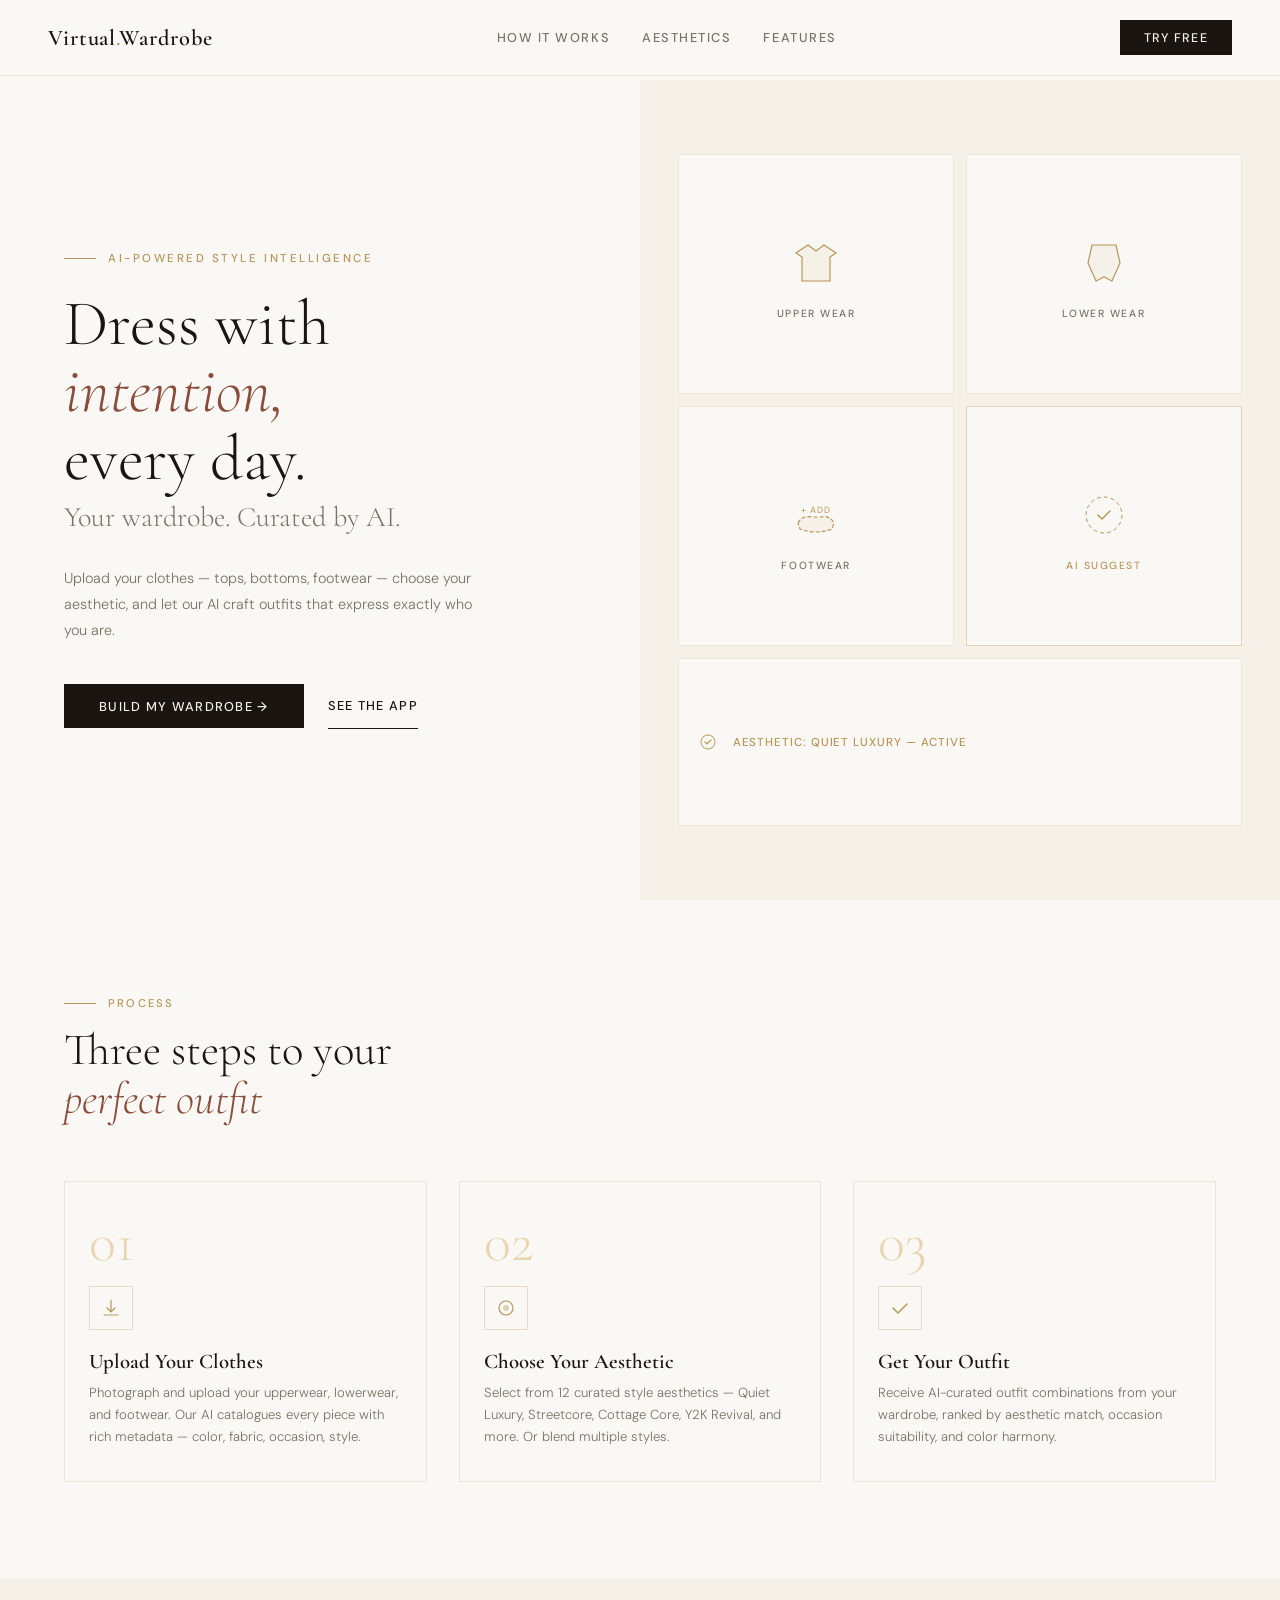
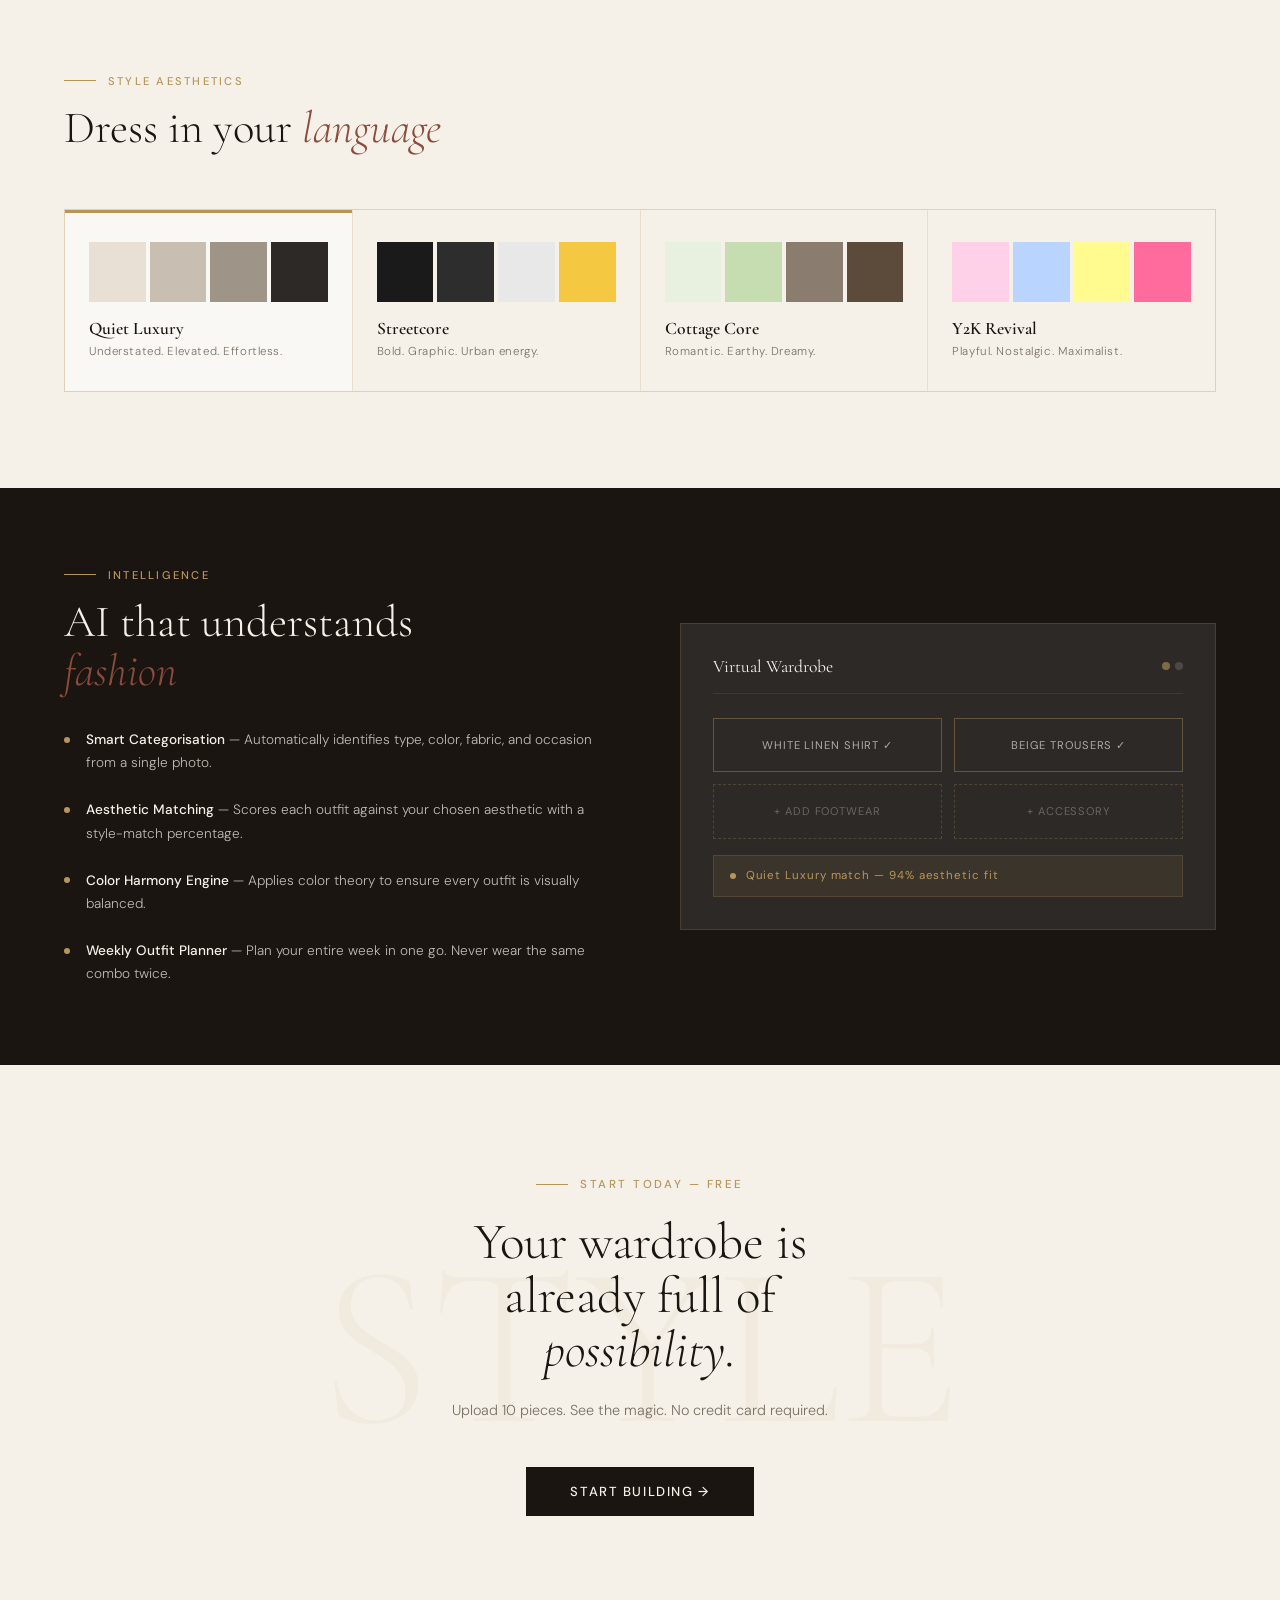
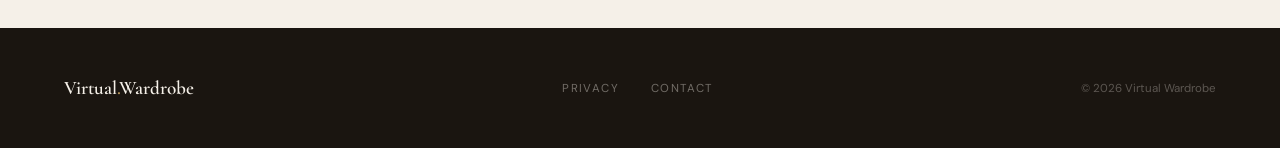
==== index.html @ 8a8e84ae "Update index.html" ====
<!DOCTYPE html>
<html lang="en">
<head>
<meta charset="UTF-8">
<meta name="viewport" content="width=device-width, initial-scale=1.0">
<title>Virtual Wardrobe — Dress with Intention</title>
<link href="https://fonts.googleapis.com/css2?family=Cormorant+Garamond:ital,wght@0,300;0,400;0,600;1,300;1,400&family=DM+Sans:wght@300;400;500&display=swap" rel="stylesheet">
<style>
  *, *::before, *::after { box-sizing: border-box; margin: 0; padding: 0; }
  :root {
    --ink: #1a1510; --cream: #f5f0e8; --warm-white: #faf8f4;
    --gold: #b8965a; --gold-light: #e8d5b0; --charcoal: #2d2926;
    --muted: #7a7165; --accent: #8b4c3c;
  }
  html { scroll-behavior: smooth; }
  body { font-family: 'DM Sans', sans-serif; background: var(--warm-white); color: var(--ink); overflow-x: hidden; }

  nav {
    position: fixed; top: 0; left: 0; right: 0; z-index: 100;
    display: flex; align-items: center; justify-content: space-between;
    padding: 1.25rem 3rem;
    background: rgba(250,248,244,0.9); backdrop-filter: blur(12px);
    border-bottom: 1px solid rgba(184,150,90,0.15);
  }
  .nav-logo { font-family: 'Cormorant Garamond', serif; font-size: 1.4rem; font-weight: 600; letter-spacing: 0.04em; color: var(--ink); text-decoration: none; }
  .nav-logo span { color: var(--gold); }
  .nav-links { display: flex; gap: 2rem; }
  .nav-links a { font-size: 0.8rem; letter-spacing: 0.12em; text-transform: uppercase; color: var(--muted); text-decoration: none; font-weight: 500; transition: color 0.2s; }
  .nav-links a:hover { color: var(--ink); }
  .nav-actions { display: flex; gap: 1rem; align-items: center; }
  .nav-cta { font-size: 0.78rem; letter-spacing: 0.1em; text-transform: uppercase; padding: 0.6rem 1.5rem; background: var(--ink); color: var(--cream); border: none; cursor: pointer; font-family: 'DM Sans', sans-serif; font-weight: 500; transition: background 0.2s; text-decoration: none; display: inline-block; }
  .nav-cta:hover { background: var(--gold); }

  /* Hamburger — hidden on desktop */
  .nav-hamburger { display: none; flex-direction: column; gap: 5px; cursor: pointer; padding: 4px; background: none; border: none; }
  .nav-hamburger span { display: block; width: 22px; height: 1.5px; background: var(--ink); transition: all 0.25s; }
  .nav-hamburger.open span:nth-child(1) { transform: translateY(6.5px) rotate(45deg); }
  .nav-hamburger.open span:nth-child(2) { opacity: 0; }
  .nav-hamburger.open span:nth-child(3) { transform: translateY(-6.5px) rotate(-45deg); }

  /* Mobile drawer */
  .mobile-menu {
    display: none; position: fixed; top: 64px; left: 0; right: 0; z-index: 99;
    background: rgba(250,248,244,0.98); backdrop-filter: blur(16px);
    border-bottom: 1px solid rgba(184,150,90,0.2);
    padding: 1.5rem 2rem 2rem; flex-direction: column; gap: 1.2rem;
    transform: translateY(-8px); opacity: 0;
    transition: opacity 0.22s ease, transform 0.22s ease;
  }
  .mobile-menu.open { display: flex; transform: translateY(0); opacity: 1; }
  .mobile-menu a { font-size: 0.82rem; letter-spacing: 0.14em; text-transform: uppercase; color: var(--muted); text-decoration: none; font-weight: 500; padding: 0.5rem 0; border-bottom: 1px solid rgba(184,150,90,0.1); }
  .mobile-menu a:last-child { border-bottom: none; color: var(--ink); font-weight: 600; margin-top: 0.5rem; }

  .hero { min-height: 100vh; display: grid; grid-template-columns: 1fr 1fr; padding-top: 80px; }
  .hero-left { display: flex; flex-direction: column; justify-content: center; padding: 5rem 3rem 5rem 4rem; }
  .eyebrow { font-size: 0.72rem; letter-spacing: 0.22em; text-transform: uppercase; color: var(--gold); font-weight: 500; display: flex; align-items: center; gap: 0.75rem; margin-bottom: 1.5rem; }
  .eyebrow::before { content: ''; width: 2rem; height: 1px; background: var(--gold); }
  .hero-title { font-family: 'Cormorant Garamond', serif; font-size: clamp(3.2rem, 5vw, 5.5rem); font-weight: 300; line-height: 1.05; margin-bottom: 0.5rem; }
  .hero-title em { font-style: italic; color: var(--accent); }
  .hero-subtitle { font-family: 'Cormorant Garamond', serif; font-size: clamp(1.4rem, 2.2vw, 2rem); font-weight: 300; color: var(--muted); margin-bottom: 2rem; }
  .hero-desc { font-size: 0.9rem; color: var(--muted); line-height: 1.8; max-width: 420px; margin-bottom: 2.5rem; font-weight: 300; }
  .hero-actions { display: flex; align-items: center; gap: 1.5rem; }
  .btn-primary { padding: 0.85rem 2.2rem; background: var(--ink); color: var(--cream); font-family: 'DM Sans', sans-serif; font-size: 0.8rem; letter-spacing: 0.1em; text-transform: uppercase; font-weight: 500; border: none; cursor: pointer; transition: all 0.25s; text-decoration: none; display: inline-block; }
  .btn-primary:hover { background: var(--gold); }
  .btn-ghost { padding: 0.85rem 0; background: none; border: none; color: var(--ink); font-family: 'DM Sans', sans-serif; font-size: 0.8rem; letter-spacing: 0.1em; text-transform: uppercase; font-weight: 500; cursor: pointer; border-bottom: 1px solid var(--ink); transition: all 0.2s; text-decoration: none; }
  .btn-ghost:hover { color: var(--gold); border-color: var(--gold); }

  .hero-right { background: var(--cream); position: relative; display: flex; align-items: center; justify-content: center; }
  .clothes-grid { display: grid; grid-template-columns: 1fr 1fr; grid-template-rows: 1fr 1fr 0.7fr; gap: 0.75rem; width: 88%; height: 82%; }
  .cloth-card { background: var(--warm-white); border: 1px solid rgba(184,150,90,0.2); display: flex; flex-direction: column; align-items: center; justify-content: center; padding: 1.2rem; transition: transform 0.2s; cursor: pointer; }
  .cloth-card:hover { transform: translateY(-3px); border-color: var(--gold); }
  .cloth-card-label { font-size: 0.65rem; letter-spacing: 0.15em; text-transform: uppercase; color: var(--muted); margin-top: 0.6rem; font-weight: 500; }
  .cloth-icon { width: 70px; height: 70px; display: flex; align-items: center; justify-content: center; }

  .section { padding: 6rem 4rem; }
  .section-label { font-size: 0.7rem; letter-spacing: 0.2em; text-transform: uppercase; color: var(--gold); font-weight: 500; margin-bottom: 1rem; display: flex; align-items: center; gap: 0.75rem; }
  .section-label::before { content: ''; width: 2rem; height: 1px; background: var(--gold); }
  .section-title { font-family: 'Cormorant Garamond', serif; font-size: clamp(2.2rem, 3.5vw, 3.5rem); font-weight: 300; line-height: 1.1; margin-bottom: 3.5rem; }
  .section-title em { font-style: italic; color: var(--accent); }

  .steps { display: grid; grid-template-columns: repeat(3, 1fr); gap: 2rem; }
  .step { padding: 2rem 1.5rem; border: 1px solid rgba(184,150,90,0.2); background: var(--warm-white); transition: all 0.25s; }
  .step:hover { border-color: var(--gold); }
  .step-num { font-family: 'Cormorant Garamond', serif; font-size: 3.5rem; font-weight: 300; color: var(--gold-light); line-height: 1; margin-bottom: 1rem; display: block; }
  .step-title { font-family: 'Cormorant Garamond', serif; font-size: 1.3rem; font-weight: 600; margin-bottom: 0.5rem; }
  .step-desc { font-size: 0.82rem; color: var(--muted); line-height: 1.7; font-weight: 300; }
  .step-icon { width: 44px; height: 44px; border: 1px solid rgba(184,150,90,0.3); display: flex; align-items: center; justify-content: center; margin-bottom: 1.2rem; }

  .aesthetics-section { background: var(--cream); padding: 6rem 4rem; }
  .aesthetics-grid { display: grid; grid-template-columns: repeat(4, 1fr); gap: 1px; background: rgba(184,150,90,0.2); border: 1px solid rgba(184,150,90,0.2); }
  .aesthetic-item { background: var(--cream); padding: 2rem 1.5rem; cursor: pointer; transition: background 0.2s; position: relative; min-height: 180px; display: flex; flex-direction: column; justify-content: flex-end; }
  .aesthetic-item:hover, .aesthetic-item.active { background: var(--warm-white); }
  .aesthetic-item.active::before { content: ''; position: absolute; top: 0; left: 0; right: 0; height: 3px; background: var(--gold); }
  .aesthetic-swatch { width: 100%; height: 60px; margin-bottom: 1rem; display: flex; gap: 4px; }
  .swatch { flex: 1; }
  .aesthetic-name { font-family: 'Cormorant Garamond', serif; font-size: 1.1rem; font-weight: 600; margin-bottom: 0.3rem; }
  .aesthetic-desc { font-size: 0.72rem; color: var(--muted); letter-spacing: 0.05em; font-weight: 300; }

  .feature-strip { background: var(--ink); color: var(--cream); padding: 5rem 4rem; display: grid; grid-template-columns: 1fr 1fr; gap: 5rem; align-items: center; }
  .feature-strip .section-label { color: var(--gold); }
  .feature-strip .section-title { color: var(--cream); margin-bottom: 2rem; }
  .feature-list { display: flex; flex-direction: column; gap: 1.5rem; }
  .feature-item { display: flex; gap: 1rem; align-items: flex-start; }
  .feature-dot { width: 6px; height: 6px; background: var(--gold); border-radius: 50%; margin-top: 0.55rem; flex-shrink: 0; }
  .feature-text { font-size: 0.85rem; line-height: 1.7; color: rgba(245,240,232,0.75); font-weight: 300; }
  .feature-text strong { color: var(--cream); font-weight: 500; }

  .cta-section { background: var(--cream); padding: 7rem 4rem; text-align: center; position: relative; overflow: hidden; }
  .cta-bg-text { position: absolute; top: 50%; left: 50%; transform: translate(-50%, -50%); font-family: 'Cormorant Garamond', serif; font-size: 18vw; font-weight: 300; color: rgba(184,150,90,0.06); white-space: nowrap; pointer-events: none; }
  .cta-section .eyebrow { justify-content: center; }
  .cta-title { font-family: 'Cormorant Garamond', serif; font-size: clamp(2.5rem, 4vw, 4.5rem); font-weight: 300; line-height: 1.05; margin-bottom: 1.5rem; position: relative; z-index: 1; }
  .cta-desc { font-size: 0.9rem; color: var(--muted); margin-bottom: 3rem; font-weight: 300; position: relative; z-index: 1; }
  .cta-actions { display: flex; align-items: center; justify-content: center; gap: 1.5rem; position: relative; z-index: 1; }
  .btn-large { padding: 1rem 2.8rem; background: var(--ink); color: var(--cream); font-family: 'DM Sans', sans-serif; font-size: 0.82rem; letter-spacing: 0.12em; text-transform: uppercase; font-weight: 500; border: none; cursor: pointer; transition: all 0.25s; text-decoration: none; display: inline-block; }
  .btn-large:hover { background: var(--gold); }

  footer { background: var(--ink); color: var(--cream); padding: 3rem 4rem; display: flex; justify-content: space-between; align-items: center; }
  .footer-logo { font-family: 'Cormorant Garamond', serif; font-size: 1.2rem; font-weight: 600; }
  .footer-logo span { color: var(--gold); }
  .footer-links { display: flex; gap: 2rem; }
  .footer-links a { font-size: 0.72rem; letter-spacing: 0.12em; text-transform: uppercase; color: rgba(245,240,232,0.4); text-decoration: none; transition: color 0.2s; }
  .footer-links a:hover { color: var(--gold); }
  .footer-copy { font-size: 0.72rem; color: rgba(245,240,232,0.3); }

  @keyframes fadeUp { from { opacity: 0; transform: translateY(24px); } to { opacity: 1; transform: translateY(0); } }
  @keyframes pulse { 0%,100%{opacity:1} 50%{opacity:0.3} }
  .animate { animation: fadeUp 0.7s ease both; }
  .delay-1 { animation-delay: 0.15s; } .delay-2 { animation-delay: 0.3s; } .delay-3 { animation-delay: 0.45s; } .delay-4 { animation-delay: 0.6s; }

  /* ─── TABLET (≤900px) ─── */
  @media (max-width: 900px) {
    nav { padding: 1.1rem 2rem; }
    .nav-links { display: none; }
    .nav-hamburger { display: flex; }

    .hero { grid-template-columns: 1fr; min-height: auto; padding-top: 64px; }
    .hero-left { padding: 3.5rem 2rem 3rem; }
    .hero-right { min-height: 360px; }
    .clothes-grid { width: 84%; height: 90%; min-height: 300px; }

    .section { padding: 4rem 2rem; }
    .section-title { margin-bottom: 2.5rem; }
    .steps { grid-template-columns: 1fr; gap: 1.2rem; }

    .aesthetics-section { padding: 4rem 2rem; }
    .aesthetics-grid { grid-template-columns: repeat(2, 1fr); }

    .feature-strip { grid-template-columns: 1fr; gap: 3rem; padding: 4rem 2rem; }
    .feature-preview { display: none; }

    .cta-section { padding: 5rem 2rem; }

    footer { padding: 2.5rem 2rem; flex-direction: column; gap: 1.5rem; text-align: center; }
    .footer-links { justify-content: center; }
  }

  /* ─── MOBILE (≤600px) ─── */
  @media (max-width: 600px) {
    nav { padding: 1rem 1.25rem; }
    .nav-logo { font-size: 1.2rem; }
    .nav-cta { padding: 0.5rem 1rem; font-size: 0.72rem; }

    .hero { padding-top: 62px; }
    .hero-left { padding: 2.5rem 1.25rem 2rem; }
    .hero-title { font-size: clamp(2.6rem, 11vw, 3.2rem); }
    .hero-subtitle { font-size: 1.1rem; margin-bottom: 1.25rem; }
    .hero-desc { font-size: 0.85rem; margin-bottom: 2rem; }
    .hero-actions { flex-direction: column; align-items: stretch; gap: 0.9rem; }
    .btn-primary { text-align: center; padding: 1rem 1.5rem; }
    .btn-ghost { padding: 0.5rem 0; text-align: center; }

    .hero-right { min-height: 260px; }
    .clothes-grid { width: 90%; min-height: 240px; gap: 0.5rem; }
    .cloth-icon { width: 44px; height: 44px; }
    .cloth-card { padding: 0.85rem 0.6rem; }
    .cloth-card-label { font-size: 0.58rem; margin-top: 0.4rem; }

    .section { padding: 2.75rem 1.25rem; }
    .section-title { font-size: clamp(1.9rem, 8vw, 2.4rem); margin-bottom: 1.75rem; }
    .section-label { font-size: 0.65rem; }

    .steps { gap: 0.9rem; }
    .step { padding: 1.4rem 1.1rem; }
    .step-num { font-size: 2.8rem; margin-bottom: 0.75rem; }
    .step-title { font-size: 1.15rem; }
    .step-desc { font-size: 0.8rem; }
    .step-icon { width: 38px; height: 38px; margin-bottom: 0.9rem; }

    .aesthetics-section { padding: 2.75rem 1.25rem; }
    .aesthetics-grid { grid-template-columns: 1fr 1fr; }
    .aesthetic-item { min-height: 140px; padding: 1.1rem 0.9rem; }
    .aesthetic-swatch { height: 40px; margin-bottom: 0.75rem; }
    .aesthetic-name { font-size: 0.95rem; }
    .aesthetic-desc { font-size: 0.63rem; }

    .feature-strip { padding: 2.75rem 1.25rem; gap: 2rem; }
    .feature-strip .section-title { margin-bottom: 1.5rem; }
    .feature-text { font-size: 0.82rem; }
    .feature-list { gap: 1.2rem; }

    .cta-section { padding: 3.5rem 1.25rem; }
    .cta-title { font-size: clamp(2rem, 9vw, 2.8rem); }
    .cta-bg-text { font-size: 30vw; }
    .cta-desc { font-size: 0.85rem; margin-bottom: 2rem; }
    .cta-actions { flex-direction: column; align-items: stretch; }
    .btn-large { text-align: center; padding: 1rem 1.5rem; }

    footer { padding: 2rem 1.25rem; gap: 1.2rem; }
    .footer-copy { font-size: 0.65rem; }
  }
</style>
</head>
<body>

<nav>
  <a href="index.html" class="nav-logo">Virtual<span>.</span>Wardrobe</a>
  <div class="nav-links">
    <a href="#how">How It Works</a>
    <a href="#aesthetics">Aesthetics</a>
    <a href="#features">Features</a>
  </div>
  <div class="nav-actions">
    <a href="app.html" class="nav-cta">Try Free</a>
    <button class="nav-hamburger" id="hamburger" aria-label="Open menu">
      <span></span><span></span><span></span>
    </button>
  </div>
</nav>

<div class="mobile-menu" id="mobileMenu">
  <a href="#how" onclick="closeMenu()">How It Works</a>
  <a href="#aesthetics" onclick="closeMenu()">Aesthetics</a>
  <a href="#features" onclick="closeMenu()">Features</a>
  <a href="app.html">Try Free →</a>
</div>

<section class="hero">
  <div class="hero-left">
    <div class="eyebrow animate">AI-Powered Style Intelligence</div>
    <h1 class="hero-title animate delay-1">Dress with<br><em>intention,</em><br>every day.</h1>
    <p class="hero-subtitle animate delay-2">Your wardrobe. Curated by AI.</p>
    <p class="hero-desc animate delay-3">Upload your clothes — tops, bottoms, footwear — choose your aesthetic, and let our AI craft outfits that express exactly who you are.</p>
    <div class="hero-actions animate delay-4">
      <a href="app.html" class="btn-primary">Build My Wardrobe →</a>
      <a href="apk.html" class="btn-ghost">See the App</a>
    </div>
  </div>
  <div class="hero-right">
    <div class="clothes-grid">
      <div class="cloth-card">
        <div class="cloth-icon">
          <svg width="56" height="56" viewBox="0 0 56 56" fill="none">
            <path d="M8 18 L20 10 L28 16 L36 10 L48 18 L42 22 L42 46 L14 46 L14 22 Z" stroke="#b8965a" stroke-width="1.2" fill="rgba(184,150,90,0.08)"/>
          </svg>
        </div>
        <span class="cloth-card-label">Upper Wear</span>
      </div>
      <div class="cloth-card">
        <div class="cloth-icon">
          <svg width="56" height="56" viewBox="0 0 56 56" fill="none">
            <path d="M16 10 L40 10 L44 28 L36 46 L28 42 L20 46 L12 28 Z" stroke="#b8965a" stroke-width="1.2" fill="rgba(184,150,90,0.08)"/>
          </svg>
        </div>
        <span class="cloth-card-label">Lower Wear</span>
      </div>
      <div class="cloth-card">
        <div class="cloth-icon">
          <svg width="56" height="56" viewBox="0 0 56 56" fill="none">
            <path d="M10 36 Q14 28 24 30 L32 30 Q42 28 46 36 L44 42 Q28 48 12 42 Z" stroke="#b8965a" stroke-width="1.2" fill="rgba(184,150,90,0.08)" stroke-dasharray="4 2"/>
            <text x="28" y="26" text-anchor="middle" fill="#b8965a" font-size="9" font-family="DM Sans" letter-spacing="0.1em">+ ADD</text>
          </svg>
        </div>
        <span class="cloth-card-label">Footwear</span>
      </div>
      <div class="cloth-card" style="border-color:rgba(184,150,90,0.4);">
        <div class="cloth-icon">
          <svg width="56" height="56" viewBox="0 0 56 56" fill="none">
            <circle cx="28" cy="28" r="18" stroke="#b8965a" stroke-width="1" stroke-dasharray="4 3"/>
            <path d="M22 28 L26 32 L34 24" stroke="#b8965a" stroke-width="1.5" stroke-linecap="round"/>
          </svg>
        </div>
        <span class="cloth-card-label" style="color:var(--gold)">AI Suggest</span>
      </div>
      <div class="cloth-card" style="grid-column:1/-1;flex-direction:row;gap:1rem;justify-content:flex-start;min-height:60px;">
        <svg width="18" height="18" viewBox="0 0 18 18" fill="none"><circle cx="9" cy="9" r="7" stroke="#b8965a" stroke-width="1"/><path d="M6 9 L8 11 L12 7" stroke="#b8965a" stroke-width="1.2" stroke-linecap="round"/></svg>
        <span style="font-size:0.72rem;color:var(--gold);letter-spacing:0.08em;text-transform:uppercase;font-weight:500;">Aesthetic: Quiet Luxury — Active</span>
      </div>
    </div>
  </div>
</section>

<section class="section" id="how">
  <div class="section-label">Process</div>
  <h2 class="section-title">Three steps to your<br><em>perfect outfit</em></h2>
  <div class="steps">
    <div class="step">
      <span class="step-num">01</span>
      <div class="step-icon"><svg width="22" height="22" viewBox="0 0 22 22" fill="none"><path d="M11 3 L11 15 M7 11 L11 15 L15 11" stroke="#b8965a" stroke-width="1.2" stroke-linecap="round"/><path d="M4 18 L18 18" stroke="#b8965a" stroke-width="1.2" stroke-linecap="round"/></svg></div>
      <h3 class="step-title">Upload Your Clothes</h3>
      <p class="step-desc">Photograph and upload your upperwear, lowerwear, and footwear. Our AI catalogues every piece with rich metadata — color, fabric, occasion, style.</p>
    </div>
    <div class="step">
      <span class="step-num">02</span>
      <div class="step-icon"><svg width="22" height="22" viewBox="0 0 22 22" fill="none"><circle cx="11" cy="11" r="7" stroke="#b8965a" stroke-width="1.2"/><circle cx="11" cy="11" r="3" fill="#b8965a" opacity="0.4"/></svg></div>
      <h3 class="step-title">Choose Your Aesthetic</h3>
      <p class="step-desc">Select from 12 curated style aesthetics — Quiet Luxury, Streetcore, Cottage Core, Y2K Revival, and more. Or blend multiple styles.</p>
    </div>
    <div class="step">
      <span class="step-num">03</span>
      <div class="step-icon"><svg width="22" height="22" viewBox="0 0 22 22" fill="none"><path d="M4 11 L9 16 L18 7" stroke="#b8965a" stroke-width="1.5" stroke-linecap="round" stroke-linejoin="round"/></svg></div>
      <h3 class="step-title">Get Your Outfit</h3>
      <p class="step-desc">Receive AI-curated outfit combinations from your wardrobe, ranked by aesthetic match, occasion suitability, and color harmony.</p>
    </div>
  </div>
</section>

<section class="aesthetics-section" id="aesthetics">
  <div class="section-label">Style Aesthetics</div>
  <h2 class="section-title">Dress in your <em>language</em></h2>
  <div class="aesthetics-grid">
    <div class="aesthetic-item active">
      <div class="aesthetic-swatch"><div class="swatch" style="background:#e8e0d5;"></div><div class="swatch" style="background:#c8bfb2;"></div><div class="swatch" style="background:#9e9488;"></div><div class="swatch" style="background:#2c2926;"></div></div>
      <div class="aesthetic-name">Quiet Luxury</div><div class="aesthetic-desc">Understated. Elevated. Effortless.</div>
    </div>
    <div class="aesthetic-item">
      <div class="aesthetic-swatch"><div class="swatch" style="background:#1a1a1a;"></div><div class="swatch" style="background:#2d2d2d;"></div><div class="swatch" style="background:#e8e8e8;"></div><div class="swatch" style="background:#f5c842;"></div></div>
      <div class="aesthetic-name">Streetcore</div><div class="aesthetic-desc">Bold. Graphic. Urban energy.</div>
    </div>
    <div class="aesthetic-item">
      <div class="aesthetic-swatch"><div class="swatch" style="background:#e8f0e0;"></div><div class="swatch" style="background:#c5ddb0;"></div><div class="swatch" style="background:#8a7c6e;"></div><div class="swatch" style="background:#5c4a3a;"></div></div>
      <div class="aesthetic-name">Cottage Core</div><div class="aesthetic-desc">Romantic. Earthy. Dreamy.</div>
    </div>
    <div class="aesthetic-item">
      <div class="aesthetic-swatch"><div class="swatch" style="background:#ffd1e8;"></div><div class="swatch" style="background:#b8d4ff;"></div><div class="swatch" style="background:#fffb8f;"></div><div class="swatch" style="background:#ff6b9d;"></div></div>
      <div class="aesthetic-name">Y2K Revival</div><div class="aesthetic-desc">Playful. Nostalgic. Maximalist.</div>
    </div>
  </div>
</section>

<section class="feature-strip" id="features">
  <div>
    <div class="section-label">Intelligence</div>
    <h2 class="section-title">AI that understands<br><em>fashion</em></h2>
    <div class="feature-list">
      <div class="feature-item"><div class="feature-dot"></div><div class="feature-text"><strong>Smart Categorisation</strong> — Automatically identifies type, color, fabric, and occasion from a single photo.</div></div>
      <div class="feature-item"><div class="feature-dot"></div><div class="feature-text"><strong>Aesthetic Matching</strong> — Scores each outfit against your chosen aesthetic with a style-match percentage.</div></div>
      <div class="feature-item"><div class="feature-dot"></div><div class="feature-text"><strong>Color Harmony Engine</strong> — Applies color theory to ensure every outfit is visually balanced.</div></div>
      <div class="feature-item"><div class="feature-dot"></div><div class="feature-text"><strong>Weekly Outfit Planner</strong> — Plan your entire week in one go. Never wear the same combo twice.</div></div>
    </div>
  </div>
  <div class="feature-preview" style="background:var(--charcoal);border:1px solid rgba(184,150,90,0.2);padding:2rem;">
    <div style="display:flex;justify-content:space-between;align-items:center;margin-bottom:1.5rem;padding-bottom:1rem;border-bottom:1px solid rgba(184,150,90,0.15);">
      <span style="font-family:'Cormorant Garamond',serif;font-size:1.1rem;">Virtual Wardrobe</span>
      <div style="display:flex;gap:5px;"><div style="width:8px;height:8px;border-radius:50%;background:rgba(184,150,90,0.6);"></div><div style="width:8px;height:8px;border-radius:50%;background:rgba(255,255,255,0.15);"></div></div>
    </div>
    <div style="display:grid;grid-template-columns:1fr 1fr;gap:0.75rem;margin-bottom:1rem;">
      <div style="border:1px solid rgba(184,150,90,0.4);padding:1.2rem;text-align:center;font-size:0.7rem;color:rgba(245,240,232,0.65);letter-spacing:0.08em;text-transform:uppercase;">White Linen Shirt ✓</div>
      <div style="border:1px solid rgba(184,150,90,0.4);padding:1.2rem;text-align:center;font-size:0.7rem;color:rgba(245,240,232,0.65);letter-spacing:0.08em;text-transform:uppercase;">Beige Trousers ✓</div>
      <div style="border:1px dashed rgba(184,150,90,0.25);padding:1.2rem;text-align:center;font-size:0.7rem;color:rgba(245,240,232,0.3);letter-spacing:0.08em;text-transform:uppercase;">+ Add Footwear</div>
      <div style="border:1px dashed rgba(184,150,90,0.25);padding:1.2rem;text-align:center;font-size:0.7rem;color:rgba(245,240,232,0.3);letter-spacing:0.08em;text-transform:uppercase;">+ Accessory</div>
    </div>
    <div style="background:rgba(184,150,90,0.1);border:1px solid rgba(184,150,90,0.2);padding:0.8rem 1rem;font-size:0.72rem;color:var(--gold);letter-spacing:0.08em;display:flex;align-items:center;gap:0.6rem;">
      <div style="width:6px;height:6px;border-radius:50%;background:var(--gold);animation:pulse 1.5s ease-in-out infinite;"></div>
      Quiet Luxury match — 94% aesthetic fit
    </div>
  </div>
</section>

<section class="cta-section">
  <div class="cta-bg-text">STYLE</div>
  <div class="eyebrow">Start Today — Free</div>
  <h2 class="cta-title">Your wardrobe is<br>already full of<br><em>possibility.</em></h2>
  <p class="cta-desc">Upload 10 pieces. See the magic. No credit card required.</p>
  <div class="cta-actions">
    <a href="app.html" class="btn-large">Start Building →</a>
  </div>
</section>

<footer>
  <div class="footer-logo">Virtual<span>.</span>Wardrobe</div>
  <div class="footer-links">
    <a href="privacy.html">Privacy</a><a href="contact.html">Contact</a>
  </div>
  <div class="footer-copy">© 2026 Virtual Wardrobe</div>
</footer>

<script>
  const hamburger = document.getElementById('hamburger');
  const mobileMenu = document.getElementById('mobileMenu');

  hamburger.addEventListener('click', () => {
    const open = hamburger.classList.toggle('open');
    mobileMenu.classList.toggle('open');
    hamburger.setAttribute('aria-label', open ? 'Close menu' : 'Open menu');
  });

  function closeMenu() {
    hamburger.classList.remove('open');
    mobileMenu.classList.remove('open');
    hamburger.setAttribute('aria-label', 'Open menu');
  }

  // Close on outside click
  document.addEventListener('click', (e) => {
    if (!nav.contains(e.target) && !mobileMenu.contains(e.target)) closeMenu();
  });

  const nav = document.querySelector('nav');
</script>

</body>
</html>
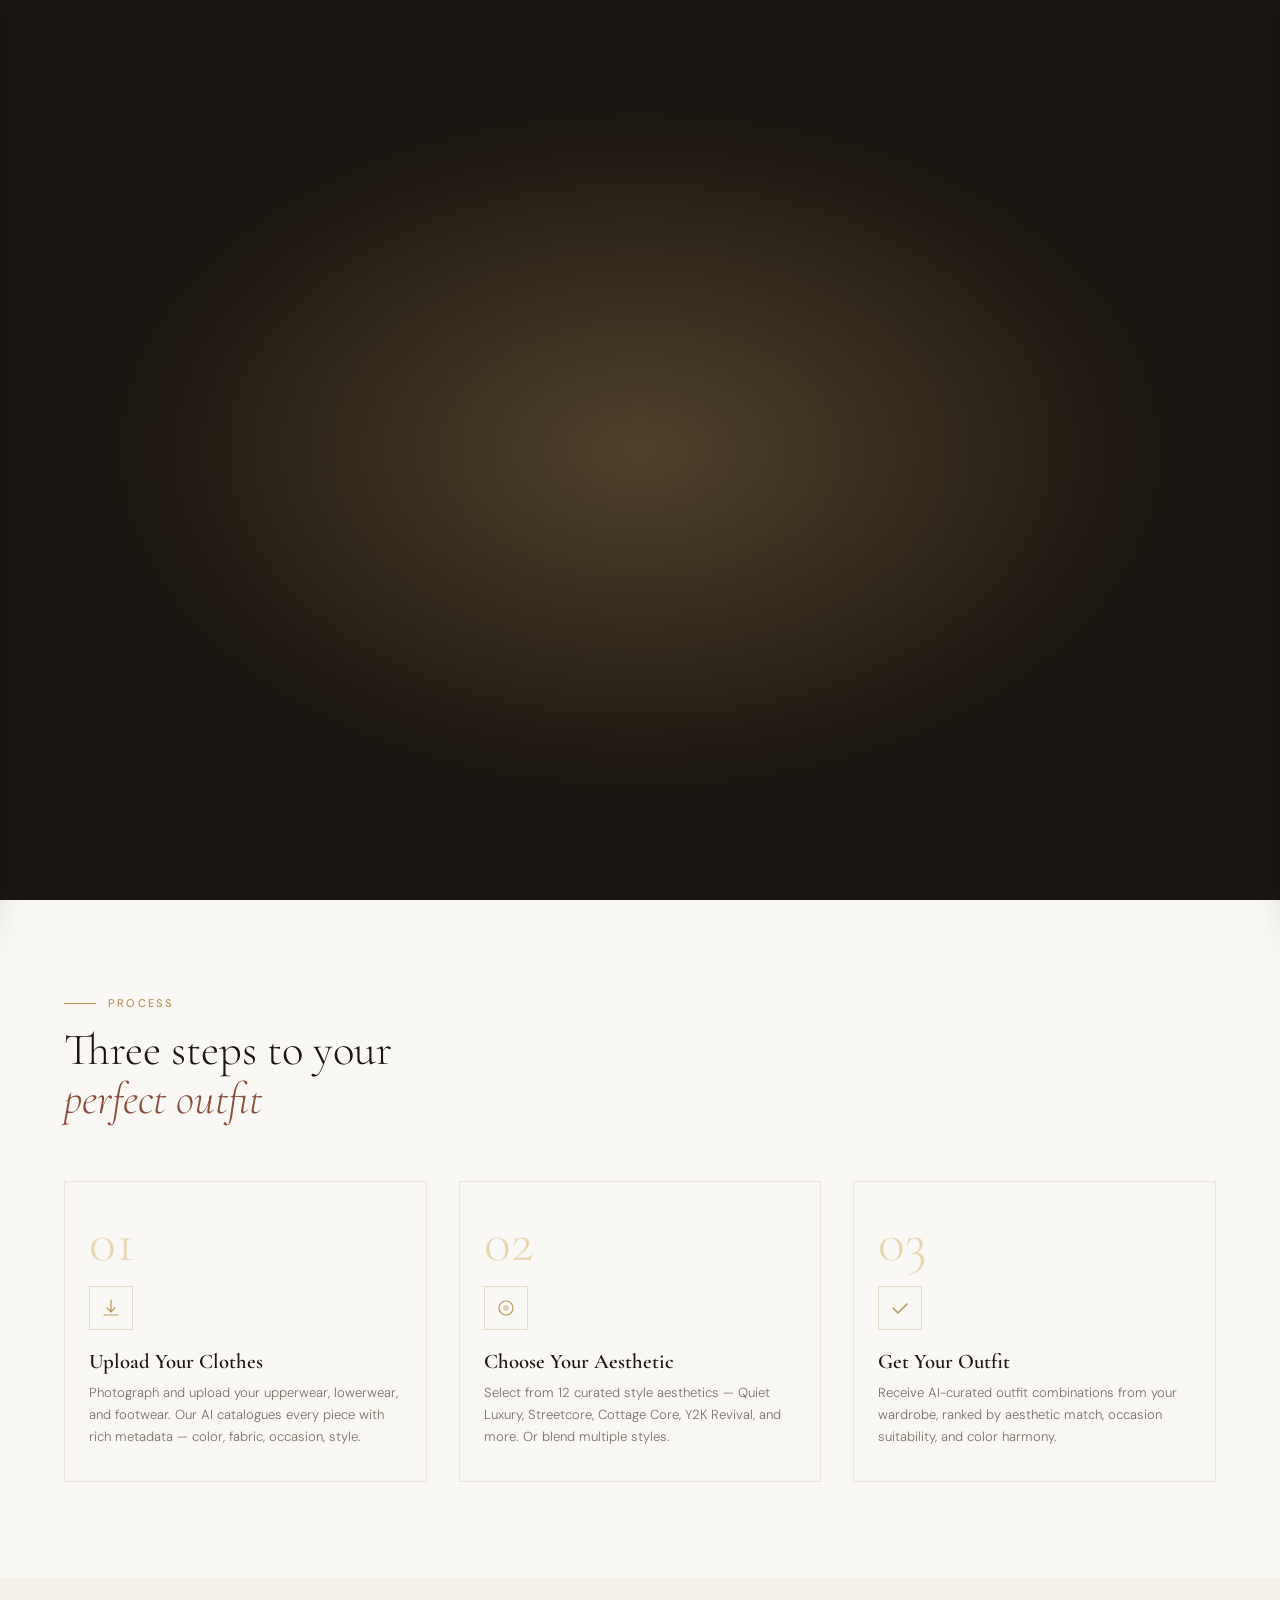
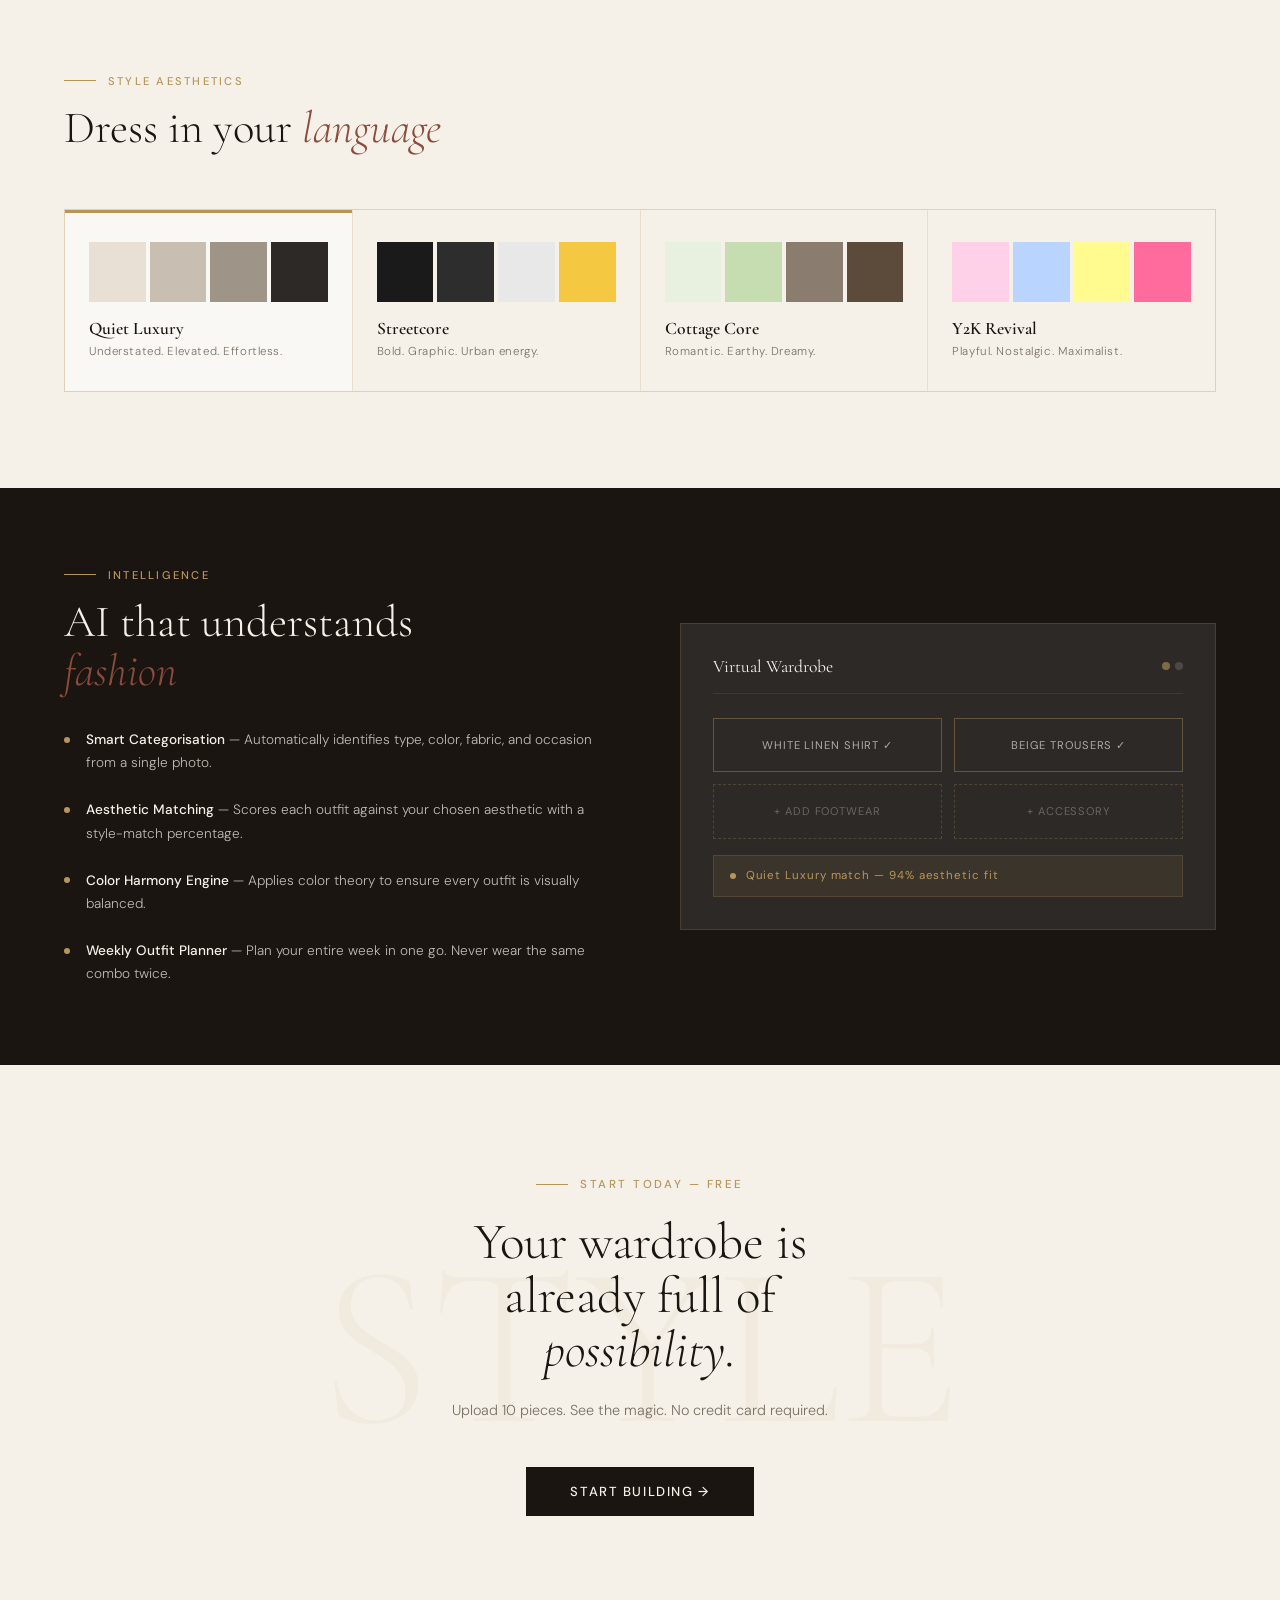
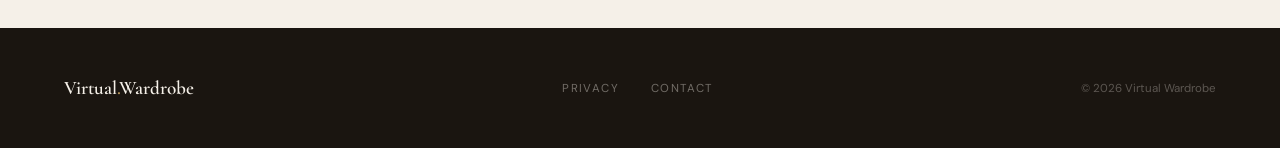
==== commit e491858a: "Update index.html" ====
--- a/index.html
+++ b/index.html
@@ -14,6 +14,125 @@
   }
   html { scroll-behavior: smooth; }
   body { font-family: 'DM Sans', sans-serif; background: var(--warm-white); color: var(--ink); overflow-x: hidden; }
+  body.intro-lock { overflow: hidden; height: 100vh; }
+
+  /* ══════════════ WARDROBE INTRO ══════════════ */
+  #wardrobe-intro {
+    position: fixed; inset: 0; z-index: 9999;
+    perspective: 2400px; perspective-origin: 50% 50%;
+    background: var(--ink);
+  }
+  #wardrobe-intro.intro-hidden { display: none; }
+
+  .intro-glow {
+    position: absolute; inset: 0;
+    background: radial-gradient(ellipse 60% 55% at 50% 50%, rgba(184,150,90,0.35), transparent 70%);
+    opacity: 0; transition: opacity 1.1s ease;
+    pointer-events: none;
+  }
+  #wardrobe-intro.opening .intro-glow { opacity: 1; }
+
+  .intro-content {
+    position: absolute; top: 50%; left: 50%;
+    transform: translate(-50%, -50%);
+    z-index: 5; text-align: center;
+    opacity: 1; transition: opacity 0.5s ease;
+  }
+  #wardrobe-intro.opening .intro-content { opacity: 0; }
+
+  .intro-hanger {
+    width: 46px; height: 46px; margin: 0 auto 1.25rem;
+    transform-origin: 50% 8%;
+    animation: hangerSwing 2.2s ease-in-out infinite;
+  }
+  @keyframes hangerSwing {
+    0%, 100% { transform: rotate(-7deg); }
+    50% { transform: rotate(7deg); }
+  }
+
+  .intro-wordmark {
+    font-family: 'Cormorant Garamond', serif;
+    font-size: 1.6rem; font-weight: 500; letter-spacing: 0.14em;
+    text-transform: uppercase; color: var(--cream);
+    margin-bottom: 1.1rem;
+  }
+  .intro-wordmark span { color: var(--gold); }
+
+  .intro-loader {
+    width: 160px; height: 1px; background: rgba(245,240,232,0.15);
+    margin: 0 auto; position: relative; overflow: hidden;
+  }
+  .intro-loader::after {
+    content: ''; position: absolute; top: 0; left: 0; height: 100%;
+    width: 0%; background: var(--gold);
+    animation: loaderFill 1.7s cubic-bezier(.6,0,.4,1) forwards;
+  }
+  @keyframes loaderFill { to { width: 100%; } }
+
+  .intro-caption {
+    margin-top: 0.9rem; font-size: 0.62rem; letter-spacing: 0.24em;
+    text-transform: uppercase; color: rgba(245,240,232,0.4); font-weight: 500;
+  }
+
+  /* Doors */
+  .wardrobe-door {
+    position: absolute; top: 0; width: 50%; height: 100%;
+    transform-style: preserve-3d;
+    transition: transform 1.35s cubic-bezier(.76,0,.15,1), box-shadow 1.35s ease;
+    background:
+      linear-gradient(180deg, rgba(255,255,255,0.03), transparent 12%, transparent 88%, rgba(0,0,0,0.25)),
+      repeating-linear-gradient(90deg, rgba(245,240,232,0.02) 0px, rgba(245,240,232,0.02) 1px, transparent 1px, transparent 42px),
+      linear-gradient(135deg, #2a231b, #1a1510 55%, #120e0a);
+  }
+  .wardrobe-door::before {
+    /* recessed panel detail */
+    content: ''; position: absolute; top: 8%; bottom: 8%; left: 12%; right: 12%;
+    border: 1px solid rgba(184,150,90,0.28);
+    box-shadow: inset 0 0 40px rgba(0,0,0,0.5), inset 0 0 0 1px rgba(245,240,232,0.03);
+  }
+  .wardrobe-door::after {
+    /* subtle vertical sheen */
+    content: ''; position: absolute; top: 0; bottom: 0; width: 30%;
+    background: linear-gradient(90deg, transparent, rgba(255,255,255,0.05), transparent);
+  }
+  .wardrobe-door.left { left: 0; transform-origin: 0% 50%; border-right: 1px solid rgba(184,150,90,0.4); }
+  .wardrobe-door.left::after { right: 8%; }
+  .wardrobe-door.right { right: 0; transform-origin: 100% 50%; border-left: 1px solid rgba(184,150,90,0.4); }
+  .wardrobe-door.right::after { left: 8%; }
+
+  .door-handle {
+    position: absolute; top: 50%; width: 5px; height: 90px;
+    transform: translateY(-50%);
+    background: linear-gradient(180deg, var(--gold-light), var(--gold) 40%, #8a6c3d);
+    border-radius: 3px;
+    box-shadow: 0 0 14px rgba(184,150,90,0.5);
+  }
+  .wardrobe-door.left .door-handle { right: 6%; }
+  .wardrobe-door.right .door-handle { left: 6%; }
+
+  #wardrobe-intro.opening .wardrobe-door.left {
+    transform: rotateY(-112deg);
+    box-shadow: 40px 0 80px rgba(0,0,0,0.6);
+  }
+  #wardrobe-intro.opening .wardrobe-door.right {
+    transform: rotateY(112deg);
+    box-shadow: -40px 0 80px rgba(0,0,0,0.6);
+  }
+
+  #wardrobe-intro.closing-out { opacity: 0; transition: opacity 0.6s ease 0.15s; }
+
+  @media (prefers-reduced-motion: reduce) {
+    #wardrobe-intro { display: none !important; }
+    body.intro-lock { overflow: visible; height: auto; }
+  }
+
+  @media (max-width: 600px) {
+    .intro-hanger { width: 36px; height: 36px; }
+    .intro-wordmark { font-size: 1.25rem; }
+    .intro-loader { width: 120px; }
+    .door-handle { height: 64px; }
+  }
+  /* ══════════════ END WARDROBE INTRO ══════════════ */
 
   nav {
     position: fixed; top: 0; left: 0; right: 0; z-index: 100;
@@ -210,7 +329,28 @@
   }
 </style>
 </head>
-<body>
+<body class="intro-lock">
+
+<!-- ══════════════ WARDROBE OPENING INTRO ══════════════ -->
+<div id="wardrobe-intro" aria-hidden="true">
+  <div class="intro-glow"></div>
+
+  <div class="intro-content">
+    <svg class="intro-hanger" viewBox="0 0 46 46" fill="none">
+      <circle cx="23" cy="7" r="3.2" stroke="#b8965a" stroke-width="1.3"/>
+      <path d="M23 10 L23 15" stroke="#b8965a" stroke-width="1.3"/>
+      <path d="M23 15 C10 15 6 27 23 30 C40 27 36 15 23 15 Z" stroke="#b8965a" stroke-width="1.3"/>
+      <path d="M14 30 L32 30" stroke="#b8965a" stroke-width="1.3"/>
+    </svg>
+    <div class="intro-wordmark">Virtual<span>.</span>Wardrobe</div>
+    <div class="intro-loader"></div>
+    <div class="intro-caption">Opening your wardrobe</div>
+  </div>
+
+  <div class="wardrobe-door left"><div class="door-handle"></div></div>
+  <div class="wardrobe-door right"><div class="door-handle"></div></div>
+</div>
+<!-- ══════════════ END INTRO ══════════════ -->
 
 <nav>
   <a href="index.html" class="nav-logo">Virtual<span>.</span>Wardrobe</a>
@@ -220,7 +360,7 @@
     <a href="#features">Features</a>
   </div>
   <div class="nav-actions">
-    <a href="app.html" class="nav-cta">Try Free</a>
+    <a href="login.html" class="nav-cta">Try Free</a>
     <button class="nav-hamburger" id="hamburger" aria-label="Open menu">
       <span></span><span></span><span></span>
     </button>
@@ -231,7 +371,7 @@
   <a href="#how" onclick="closeMenu()">How It Works</a>
   <a href="#aesthetics" onclick="closeMenu()">Aesthetics</a>
   <a href="#features" onclick="closeMenu()">Features</a>
-  <a href="app.html">Try Free →</a>
+  <a href="login.html">Try Free →</a>
 </div>
 
 <section class="hero">
@@ -241,7 +381,7 @@
     <p class="hero-subtitle animate delay-2">Your wardrobe. Curated by AI.</p>
     <p class="hero-desc animate delay-3">Upload your clothes — tops, bottoms, footwear — choose your aesthetic, and let our AI craft outfits that express exactly who you are.</p>
     <div class="hero-actions animate delay-4">
-      <a href="app.html" class="btn-primary">Build My Wardrobe →</a>
+      <a href="login.html" class="btn-primary">Build My Wardrobe →</a>
       <a href="apk.html" class="btn-ghost">See the App</a>
     </div>
   </div>
@@ -372,7 +512,7 @@
   <h2 class="cta-title">Your wardrobe is<br>already full of<br><em>possibility.</em></h2>
   <p class="cta-desc">Upload 10 pieces. See the magic. No credit card required.</p>
   <div class="cta-actions">
-    <a href="app.html" class="btn-large">Start Building →</a>
+    <a href="login.html" class="btn-large">Start Building →</a>
   </div>
 </section>
 
@@ -406,6 +546,47 @@
   });
 
   const nav = document.querySelector('nav');
+
+  /* ══════════════ WARDROBE INTRO CONTROLLER ══════════════ */
+  (function () {
+    const intro = document.getElementById('wardrobe-intro');
+    const body = document.body;
+    const reduceMotion = window.matchMedia('(prefers-reduced-motion: reduce)').matches;
+
+    function finishIntro() {
+      intro.classList.add('closing-out');
+      body.classList.remove('intro-lock');
+      setTimeout(() => intro.classList.add('intro-hidden'), 650);
+    }
+
+    if (reduceMotion || !intro) {
+      if (intro) intro.classList.add('intro-hidden');
+      body.classList.remove('intro-lock');
+      return;
+    }
+
+    // Hold on the loading state briefly, then swing the doors open.
+    const OPEN_AT = 1650;      // ms before doors start opening
+    const CLOSE_AFTER = 1450;  // ms for the door swing itself, then fade overlay
+
+    const openTimer = setTimeout(() => {
+      intro.classList.add('opening');
+      setTimeout(finishIntro, CLOSE_AFTER);
+    }, OPEN_AT);
+
+    // Let an impatient visitor skip straight in with a click or key press.
+    function skipIntro() {
+      clearTimeout(openTimer);
+      if (!intro.classList.contains('opening')) {
+        intro.classList.add('opening');
+        setTimeout(finishIntro, CLOSE_AFTER);
+      }
+      window.removeEventListener('click', skipIntro);
+      window.removeEventListener('keydown', skipIntro);
+    }
+    window.addEventListener('click', skipIntro, { once: true });
+    window.addEventListener('keydown', skipIntro, { once: true });
+  })();
 </script>
 
 </body>
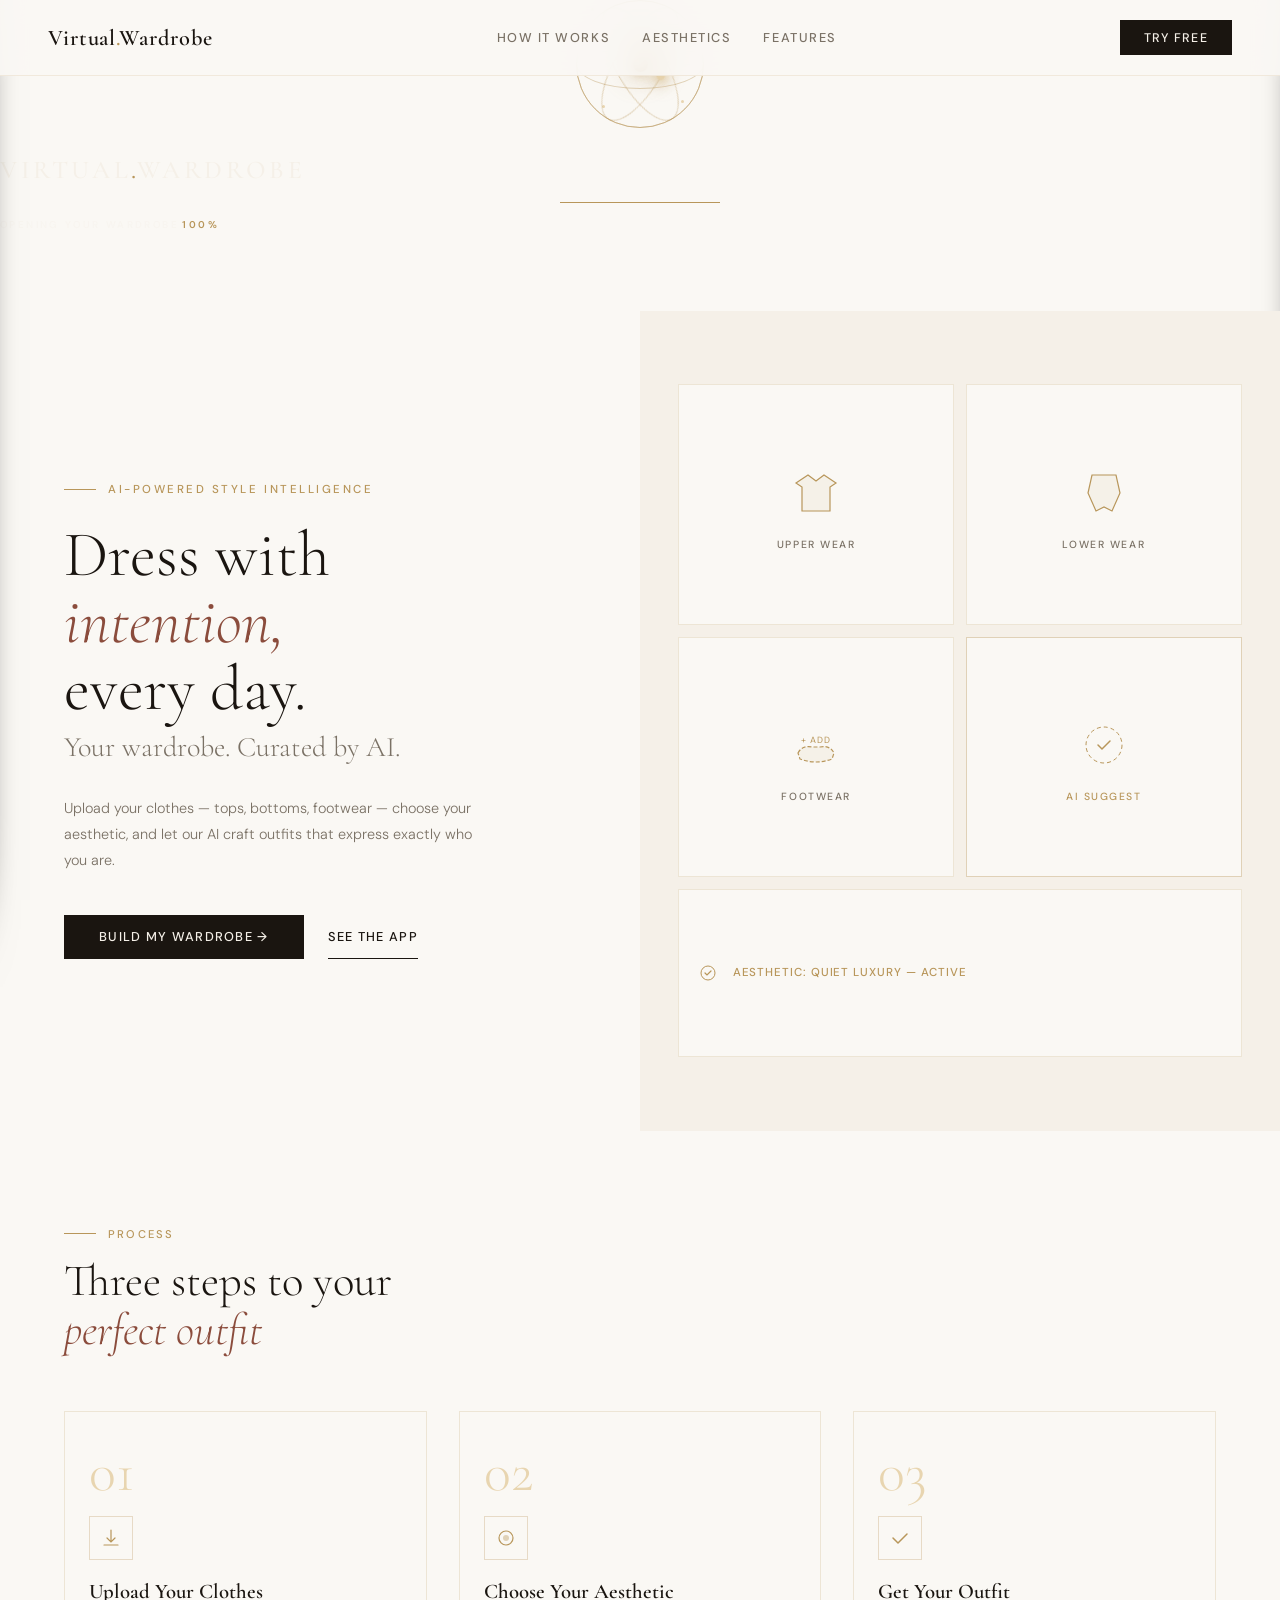
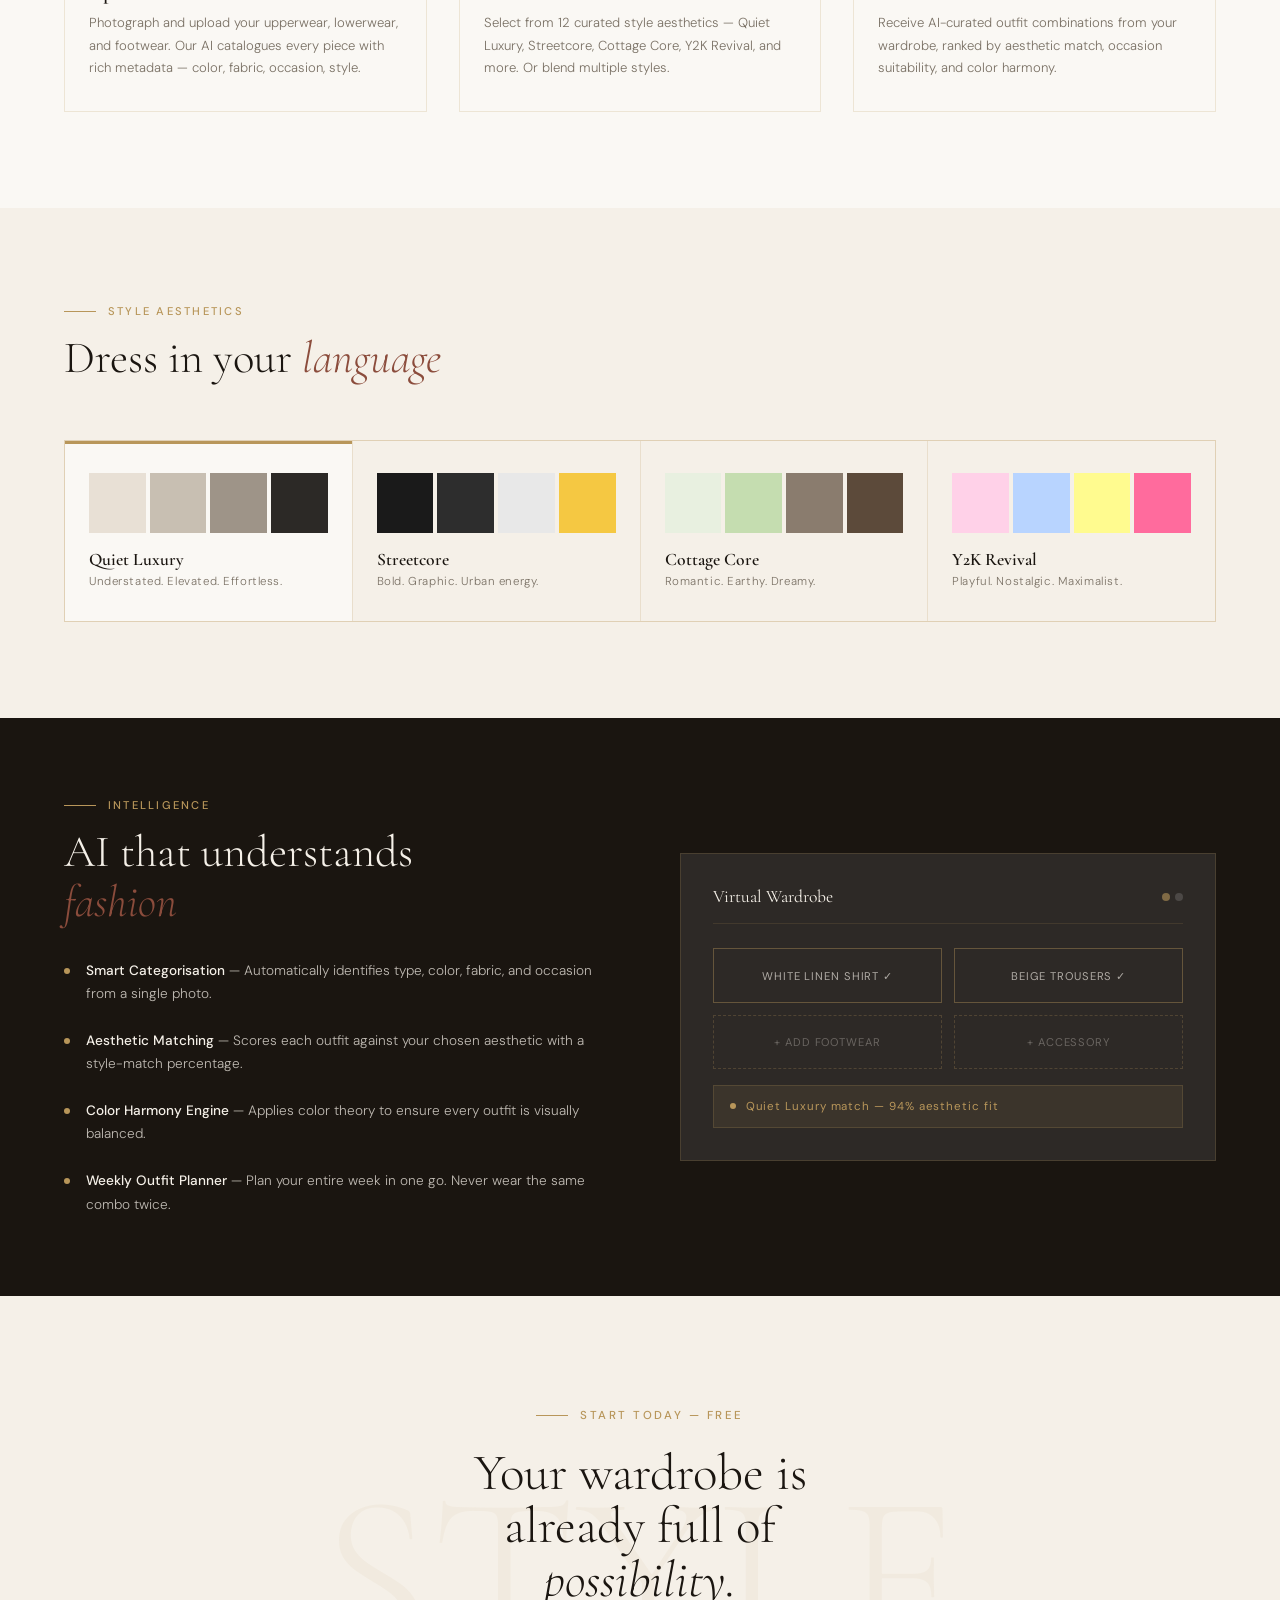
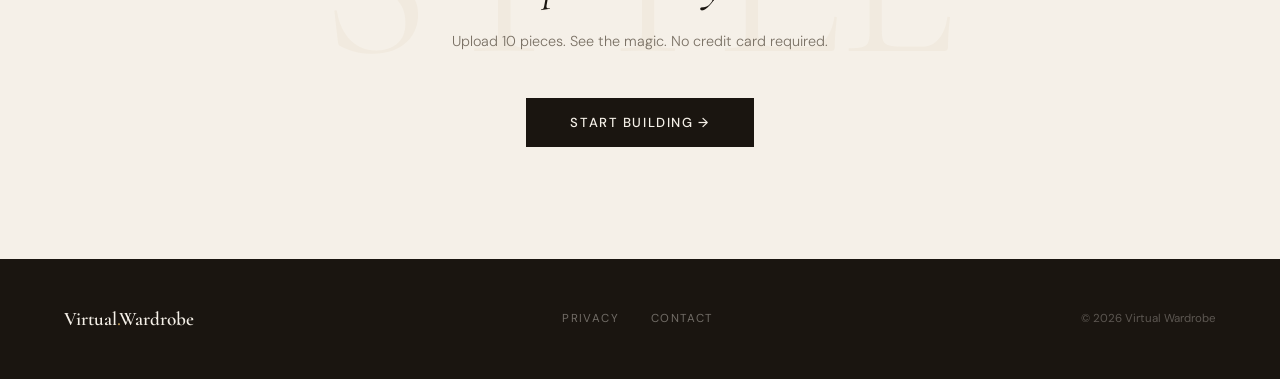
==== commit df563e52: "Update index.html" ====
--- a/index.html
+++ b/index.html
@@ -15,39 +15,99 @@
   html { scroll-behavior: smooth; }
   body { font-family: 'DM Sans', sans-serif; background: var(--warm-white); color: var(--ink); overflow-x: hidden; }
   body.intro-lock { overflow: hidden; height: 100vh; }
-
-  /* ══════════════ WARDROBE INTRO ══════════════ */
-  #wardrobe-intro {
-    position: fixed; inset: 0; z-index: 9999;
-    perspective: 2400px; perspective-origin: 50% 50%;
-    background: var(--ink);
-  }
-  #wardrobe-intro.intro-hidden { display: none; }
-
-  .intro-glow {
+ 
+  /* ─────────── Atom preloader ─────────── */
+  .intro-preloader {
+    width: 128px; height: 128px; margin: 0 auto 1.6rem;
+    position: relative;
+  }
+
+  /* ambient sonar rings pulsing outward from the whole atom */
+  .atom-halo {
+    position: absolute; inset: 0; border-radius: 50%;
+    border: 1px solid rgba(184,150,90,0.35);
+    animation: haloPing 2.6s cubic-bezier(.25,.6,.4,1) infinite;
+  }
+  .atom-halo.h2 { animation-delay: 0.9s; }
+  .atom-halo.h3 { animation-delay: 1.8s; }
+  @keyframes haloPing {
+    0%   { transform: scale(0.35); opacity: 0.5; }
+    75%  { transform: scale(1); opacity: 0; }
+    100% { transform: scale(1); opacity: 0; }
+  }
+
+  .atom {
     position: absolute; inset: 0;
-    background: radial-gradient(ellipse 60% 55% at 50% 50%, rgba(184,150,90,0.35), transparent 70%);
-    opacity: 0; transition: opacity 1.1s ease;
-    pointer-events: none;
-  }
-  #wardrobe-intro.opening .intro-glow { opacity: 1; }
-
-  .intro-content {
+    animation: atomSpin 9s linear infinite;
+    transform-style: preserve-3d;
+  }
+  @keyframes atomSpin {
+    from { transform: rotate(0deg); }
+    to   { transform: rotate(360deg); }
+  }
+
+  /* glowing nucleus at the core, gently breathing */
+  .nucleus {
     position: absolute; top: 50%; left: 50%;
-    transform: translate(-50%, -50%);
-    z-index: 5; text-align: center;
-    opacity: 1; transition: opacity 0.5s ease;
-  }
-  #wardrobe-intro.opening .intro-content { opacity: 0; }
-
-  .intro-hanger {
-    width: 46px; height: 46px; margin: 0 auto 1.25rem;
-    transform-origin: 50% 8%;
-    animation: hangerSwing 2.2s ease-in-out infinite;
-  }
-  @keyframes hangerSwing {
-    0%, 100% { transform: rotate(-7deg); }
-    50% { transform: rotate(7deg); }
+    width: 15px; height: 15px; margin: -7.5px 0 0 -7.5px;
+    border-radius: 50%; z-index: 5;
+    background: radial-gradient(circle at 35% 30%, var(--gold-light), var(--gold) 55%, #8a6c3d 100%);
+    box-shadow: 0 0 10px 2px rgba(184,150,90,0.6), 0 0 26px 8px rgba(184,150,90,0.3);
+    animation: nucleusPulse 1.7s ease-in-out infinite;
+  }
+  @keyframes nucleusPulse {
+    0%, 100% { transform: scale(1); box-shadow: 0 0 10px 2px rgba(184,150,90,0.6), 0 0 26px 8px rgba(184,150,90,0.3); }
+    50%      { transform: scale(1.22); box-shadow: 0 0 16px 4px rgba(184,150,90,0.85), 0 0 38px 12px rgba(184,150,90,0.4); }
+  }
+
+  /* three elliptical orbits, each tilted like a classic atom diagram */
+  .orbit {
+    position: absolute; top: 50%; left: 50%;
+    width: 128px; height: 50px; margin: -25px 0 0 -64px;
+    border: 1px solid rgba(184,150,90,0.4);
+    border-radius: 50%;
+  }
+  .orbit1 { transform: rotate(0deg); }
+  .orbit2 { transform: rotate(60deg); }
+  .orbit3 { transform: rotate(120deg); }
+
+  /* each orbit carries a lead electron plus two fading trail-ghosts,
+     all sharing one spin animation offset by negative delays so they
+     appear strung out along the path like a comet tail */
+  .e-wrap { position: absolute; inset: 0; animation: spin linear infinite; }
+  @keyframes spin { from { transform: rotate(0deg); } to { transform: rotate(360deg); } }
+
+  .orbit1 .e-wrap { animation-duration: 2.2s; }
+  .orbit2 .e-wrap { animation-duration: 2.9s; animation-direction: reverse; }
+  .orbit3 .e-wrap { animation-duration: 2.5s; }
+
+  .e-wrap.lead  { animation-delay: 0s; }
+  .e-wrap.tail1 { animation-delay: -0.09s; }
+  .e-wrap.tail2 { animation-delay: -0.18s; }
+
+  .electron {
+    position: absolute; top: -4px; left: 50%;
+    width: 8px; height: 8px; margin-left: -4px;
+    border-radius: 50%;
+    background: var(--gold-light);
+    box-shadow: 0 0 8px 2px rgba(232,213,176,0.85), 0 0 16px 5px rgba(184,150,90,0.4);
+  }
+  .e-wrap.tail1 .electron { width: 5px; height: 5px; margin-left: -2.5px; opacity: 0.55; box-shadow: 0 0 6px 1px rgba(232,213,176,0.5); }
+  .e-wrap.tail2 .electron { width: 3px; height: 3px; margin-left: -1.5px; opacity: 0.28; box-shadow: none; }
+
+  /* tiny drifting sparkles scattered around the atom for extra shimmer */
+  .sparkle {
+    position: absolute; width: 3px; height: 3px; border-radius: 50%;
+    background: var(--gold-light);
+    animation: sparkleDrift 2.4s ease-in-out infinite;
+  }
+  .sparkle.s1 { top: 6%;  left: 12%; animation-delay: 0s; }
+  .sparkle.s2 { top: 82%; left: 20%; animation-delay: 0.5s; }
+  .sparkle.s3 { top: 14%; left: 86%; animation-delay: 1s; }
+  .sparkle.s4 { top: 78%; left: 82%; animation-delay: 1.5s; }
+  @keyframes sparkleDrift {
+    0%, 100% { opacity: 0; transform: translateY(0) scale(0.6); }
+    50%      { opacity: 1; transform: translateY(-6px) scale(1.3); }
   }
 
   .intro-wordmark {
@@ -64,15 +124,15 @@
   }
   .intro-loader::after {
     content: ''; position: absolute; top: 0; left: 0; height: 100%;
-    width: 0%; background: var(--gold);
-    animation: loaderFill 1.7s cubic-bezier(.6,0,.4,1) forwards;
-  }
-  @keyframes loaderFill { to { width: 100%; } }
+    width: var(--fill, 0%); background: var(--gold);
+    transition: width 0.2s linear;
+  }
 
   .intro-caption {
     margin-top: 0.9rem; font-size: 0.62rem; letter-spacing: 0.24em;
     text-transform: uppercase; color: rgba(245,240,232,0.4); font-weight: 500;
   }
+  .intro-caption .intro-pct { color: var(--gold); font-weight: 600; margin-left: 0.35em; }
 
   /* Doors */
   .wardrobe-door {
@@ -85,13 +145,11 @@
       linear-gradient(135deg, #2a231b, #1a1510 55%, #120e0a);
   }
   .wardrobe-door::before {
-    /* recessed panel detail */
     content: ''; position: absolute; top: 8%; bottom: 8%; left: 12%; right: 12%;
     border: 1px solid rgba(184,150,90,0.28);
     box-shadow: inset 0 0 40px rgba(0,0,0,0.5), inset 0 0 0 1px rgba(245,240,232,0.03);
   }
   .wardrobe-door::after {
-    /* subtle vertical sheen */
     content: ''; position: absolute; top: 0; bottom: 0; width: 30%;
     background: linear-gradient(90deg, transparent, rgba(255,255,255,0.05), transparent);
   }
@@ -110,14 +168,8 @@
   .wardrobe-door.left .door-handle { right: 6%; }
   .wardrobe-door.right .door-handle { left: 6%; }
 
-  #wardrobe-intro.opening .wardrobe-door.left {
-    transform: rotateY(-112deg);
-    box-shadow: 40px 0 80px rgba(0,0,0,0.6);
-  }
-  #wardrobe-intro.opening .wardrobe-door.right {
-    transform: rotateY(112deg);
-    box-shadow: -40px 0 80px rgba(0,0,0,0.6);
-  }
+  #wardrobe-intro.opening .wardrobe-door.left { transform: rotateY(-112deg); box-shadow: 40px 0 80px rgba(0,0,0,0.6); }
+  #wardrobe-intro.opening .wardrobe-door.right { transform: rotateY(112deg); box-shadow: -40px 0 80px rgba(0,0,0,0.6); }
 
   #wardrobe-intro.closing-out { opacity: 0; transition: opacity 0.6s ease 0.15s; }
 
@@ -127,7 +179,8 @@
   }
 
   @media (max-width: 600px) {
-    .intro-hanger { width: 36px; height: 36px; }
+    .intro-preloader { width: 96px; height: 96px; }
+    .orbit { width: 96px; height: 38px; margin: -19px 0 0 -48px; }
     .intro-wordmark { font-size: 1.25rem; }
     .intro-loader { width: 120px; }
     .door-handle { height: 64px; }
@@ -150,14 +203,12 @@
   .nav-cta { font-size: 0.78rem; letter-spacing: 0.1em; text-transform: uppercase; padding: 0.6rem 1.5rem; background: var(--ink); color: var(--cream); border: none; cursor: pointer; font-family: 'DM Sans', sans-serif; font-weight: 500; transition: background 0.2s; text-decoration: none; display: inline-block; }
   .nav-cta:hover { background: var(--gold); }
 
-  /* Hamburger — hidden on desktop */
   .nav-hamburger { display: none; flex-direction: column; gap: 5px; cursor: pointer; padding: 4px; background: none; border: none; }
   .nav-hamburger span { display: block; width: 22px; height: 1.5px; background: var(--ink); transition: all 0.25s; }
   .nav-hamburger.open span:nth-child(1) { transform: translateY(6.5px) rotate(45deg); }
   .nav-hamburger.open span:nth-child(2) { opacity: 0; }
   .nav-hamburger.open span:nth-child(3) { transform: translateY(-6.5px) rotate(-45deg); }
 
-  /* Mobile drawer */
   .mobile-menu {
     display: none; position: fixed; top: 64px; left: 0; right: 0; z-index: 99;
     background: rgba(250,248,244,0.98); backdrop-filter: blur(16px);
@@ -246,7 +297,6 @@
   .animate { animation: fadeUp 0.7s ease both; }
   .delay-1 { animation-delay: 0.15s; } .delay-2 { animation-delay: 0.3s; } .delay-3 { animation-delay: 0.45s; } .delay-4 { animation-delay: 0.6s; }
 
-  /* ─── TABLET (≤900px) ─── */
   @media (max-width: 900px) {
     nav { padding: 1.1rem 2rem; }
     .nav-links { display: none; }
@@ -273,7 +323,6 @@
     .footer-links { justify-content: center; }
   }
 
-  /* ─── MOBILE (≤600px) ─── */
   @media (max-width: 600px) {
     nav { padding: 1rem 1.25rem; }
     .nav-logo { font-size: 1.2rem; }
@@ -331,26 +380,49 @@
 </head>
 <body class="intro-lock">
 
-<!-- ══════════════ WARDROBE OPENING INTRO ══════════════ -->
 <div id="wardrobe-intro" aria-hidden="true">
   <div class="intro-glow"></div>
 
   <div class="intro-content">
-    <svg class="intro-hanger" viewBox="0 0 46 46" fill="none">
-      <circle cx="23" cy="7" r="3.2" stroke="#b8965a" stroke-width="1.3"/>
-      <path d="M23 10 L23 15" stroke="#b8965a" stroke-width="1.3"/>
-      <path d="M23 15 C10 15 6 27 23 30 C40 27 36 15 23 15 Z" stroke="#b8965a" stroke-width="1.3"/>
-      <path d="M14 30 L32 30" stroke="#b8965a" stroke-width="1.3"/>
-    </svg>
+    <div class="intro-preloader">
+      <div class="atom-halo h1"></div>
+      <div class="atom-halo h2"></div>
+      <div class="atom-halo h3"></div>
+
+      <span class="sparkle s1"></span>
+      <span class="sparkle s2"></span>
+      <span class="sparkle s3"></span>
+      <span class="sparkle s4"></span>
+
+      <div class="atom">
+        <div class="nucleus"></div>
+
+        <div class="orbit orbit1">
+          <div class="e-wrap lead"><span class="electron"></span></div>
+          <div class="e-wrap tail1"><span class="electron"></span></div>
+          <div class="e-wrap tail2"><span class="electron"></span></div>
+        </div>
+        <div class="orbit orbit2">
+          <div class="e-wrap lead"><span class="electron"></span></div>
+          <div class="e-wrap tail1"><span class="electron"></span></div>
+          <div class="e-wrap tail2"><span class="electron"></span></div>
+        </div>
+        <div class="orbit orbit3">
+          <div class="e-wrap lead"><span class="electron"></span></div>
+          <div class="e-wrap tail1"><span class="electron"></span></div>
+          <div class="e-wrap tail2"><span class="electron"></span></div>
+        </div>
+      </div>
+    </div>
+
     <div class="intro-wordmark">Virtual<span>.</span>Wardrobe</div>
-    <div class="intro-loader"></div>
-    <div class="intro-caption">Opening your wardrobe</div>
+    <div class="intro-loader" id="introLoader"></div>
+    <div class="intro-caption">Opening your wardrobe<span class="intro-pct" id="introPct"></span></div>
   </div>
 
   <div class="wardrobe-door left"><div class="door-handle"></div></div>
   <div class="wardrobe-door right"><div class="door-handle"></div></div>
 </div>
-<!-- ══════════════ END INTRO ══════════════ -->
 
 <nav>
   <a href="index.html" class="nav-logo">Virtual<span>.</span>Wardrobe</a>
@@ -540,18 +612,37 @@
     hamburger.setAttribute('aria-label', 'Open menu');
   }
 
-  // Close on outside click
   document.addEventListener('click', (e) => {
     if (!nav.contains(e.target) && !mobileMenu.contains(e.target)) closeMenu();
   });
 
   const nav = document.querySelector('nav');
 
-  /* ══════════════ WARDROBE INTRO CONTROLLER ══════════════ */
   (function () {
     const intro = document.getElementById('wardrobe-intro');
+    const loaderBar = document.getElementById('introLoader');
+    const pctLabel = document.getElementById('introPct');
     const body = document.body;
     const reduceMotion = window.matchMedia('(prefers-reduced-motion: reduce)').matches;
+
+    if (reduceMotion || !intro) {
+      if (intro) intro.classList.add('intro-hidden');
+      body.classList.remove('intro-lock');
+      return;
+    }
+
+    const CLOSE_AFTER = 1450;
+    const MIN_DISPLAY = 900;
+    const MAX_WAIT = 4000;
+
+    let doneFired = false;
+
+    function openDoors() {
+      if (doneFired) return;
+      doneFired = true;
+      intro.classList.add('opening');
+      setTimeout(finishIntro, CLOSE_AFTER);
+    }
 
     function finishIntro() {
       intro.classList.add('closing-out');
@@ -559,28 +650,35 @@
       setTimeout(() => intro.classList.add('intro-hidden'), 650);
     }
 
-    if (reduceMotion || !intro) {
-      if (intro) intro.classList.add('intro-hidden');
-      body.classList.remove('intro-lock');
-      return;
-    }
-
-    // Hold on the loading state briefly, then swing the doors open.
-    const OPEN_AT = 1650;      // ms before doors start opening
-    const CLOSE_AFTER = 1450;  // ms for the door swing itself, then fade overlay
-
-    const openTimer = setTimeout(() => {
-      intro.classList.add('opening');
-      setTimeout(finishIntro, CLOSE_AFTER);
-    }, OPEN_AT);
-
-    // Let an impatient visitor skip straight in with a click or key press.
+    const fontsReady = (document.fonts && document.fonts.ready) ? document.fonts.ready : Promise.resolve();
+    const windowLoaded = new Promise(resolve => {
+      if (document.readyState === 'complete') resolve();
+      else window.addEventListener('load', resolve, { once: true });
+    });
+    const minDisplay = new Promise(resolve => setTimeout(resolve, MIN_DISPLAY));
+    const maxWait = new Promise(resolve => setTimeout(resolve, MAX_WAIT));
+
+    let progress = 0;
+    const progressTimer = setInterval(() => {
+      progress += (95 - progress) * 0.12 + 0.4;
+      const shown = Math.min(97, Math.round(progress));
+      pctLabel.textContent = shown + '%';
+      loaderBar.style.setProperty('--fill', shown + '%');
+    }, 120);
+
+    Promise.race([
+      Promise.all([fontsReady, windowLoaded, minDisplay]),
+      maxWait
+    ]).then(() => {
+      clearInterval(progressTimer);
+      pctLabel.textContent = '100%';
+      loaderBar.style.setProperty('--fill', '100%');
+      openDoors();
+    });
+
     function skipIntro() {
-      clearTimeout(openTimer);
-      if (!intro.classList.contains('opening')) {
-        intro.classList.add('opening');
-        setTimeout(finishIntro, CLOSE_AFTER);
-      }
+      clearInterval(progressTimer);
+      openDoors();
       window.removeEventListener('click', skipIntro);
       window.removeEventListener('keydown', skipIntro);
     }
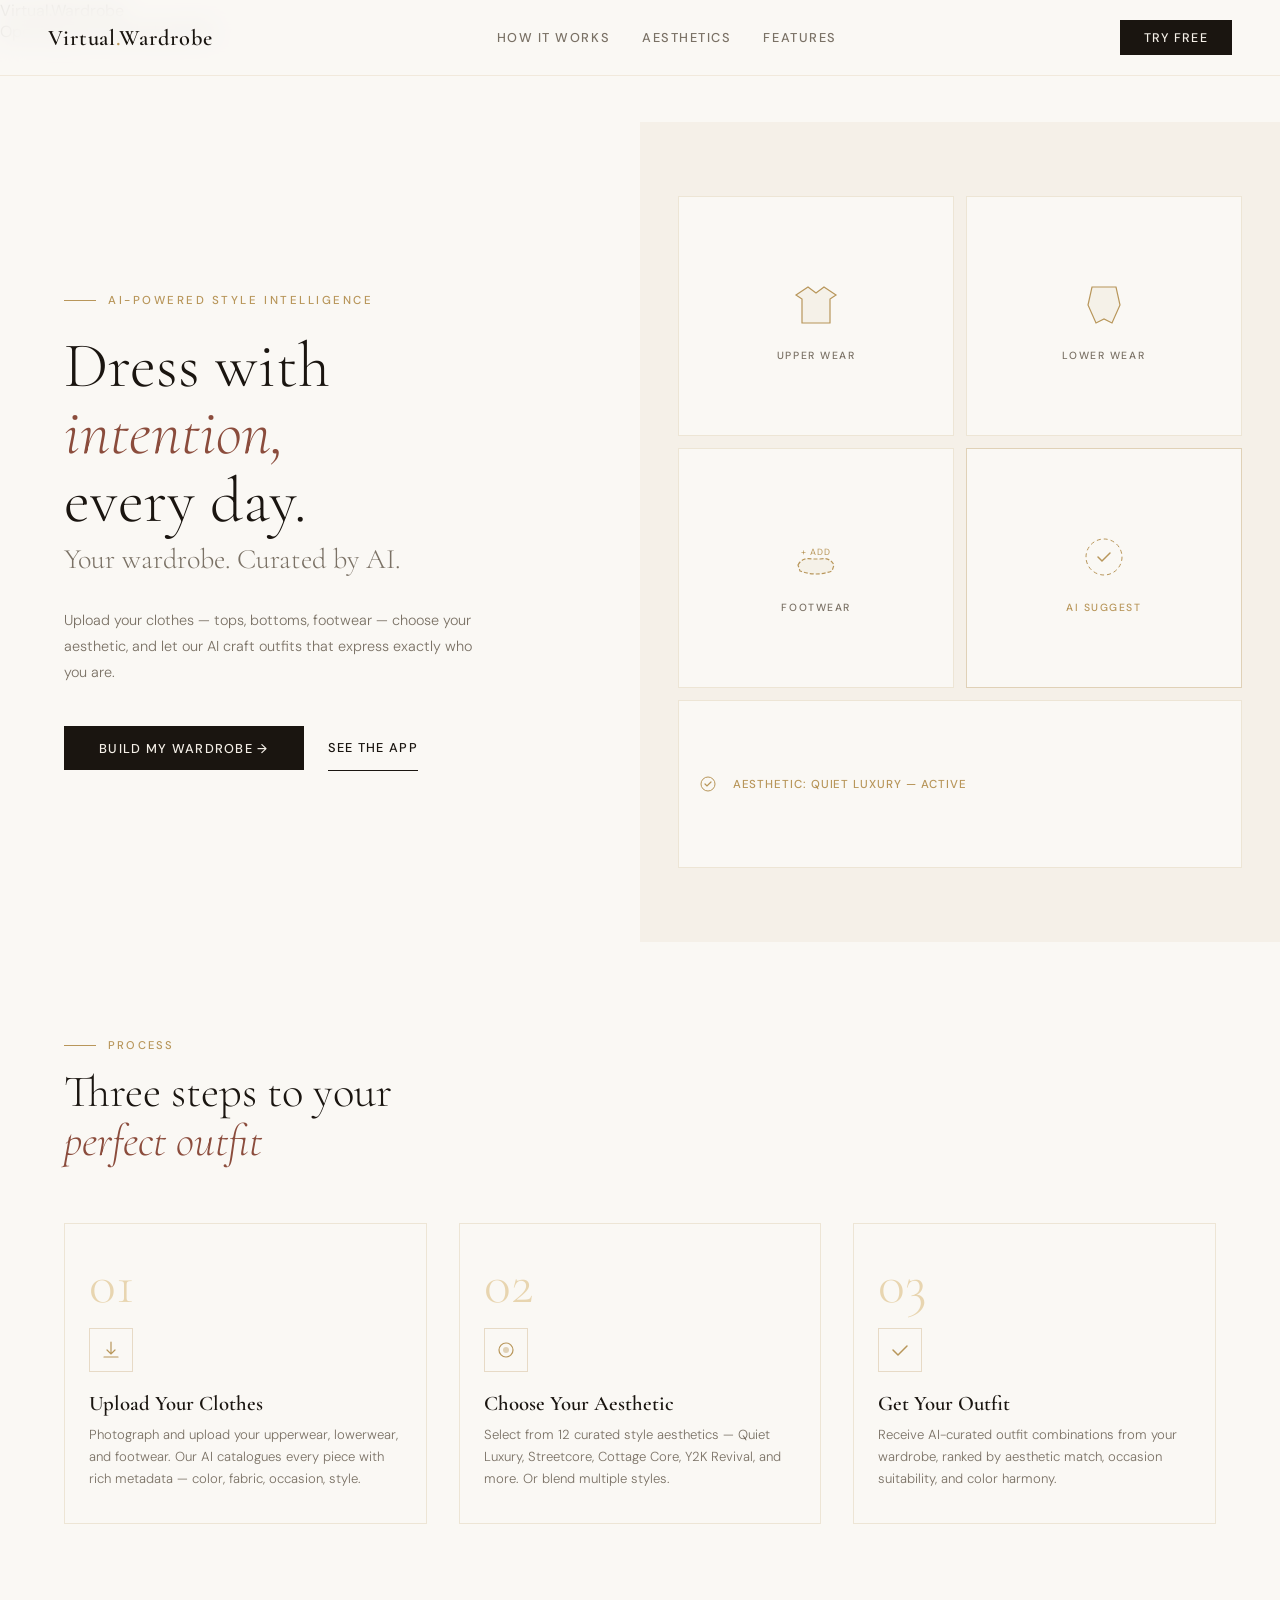
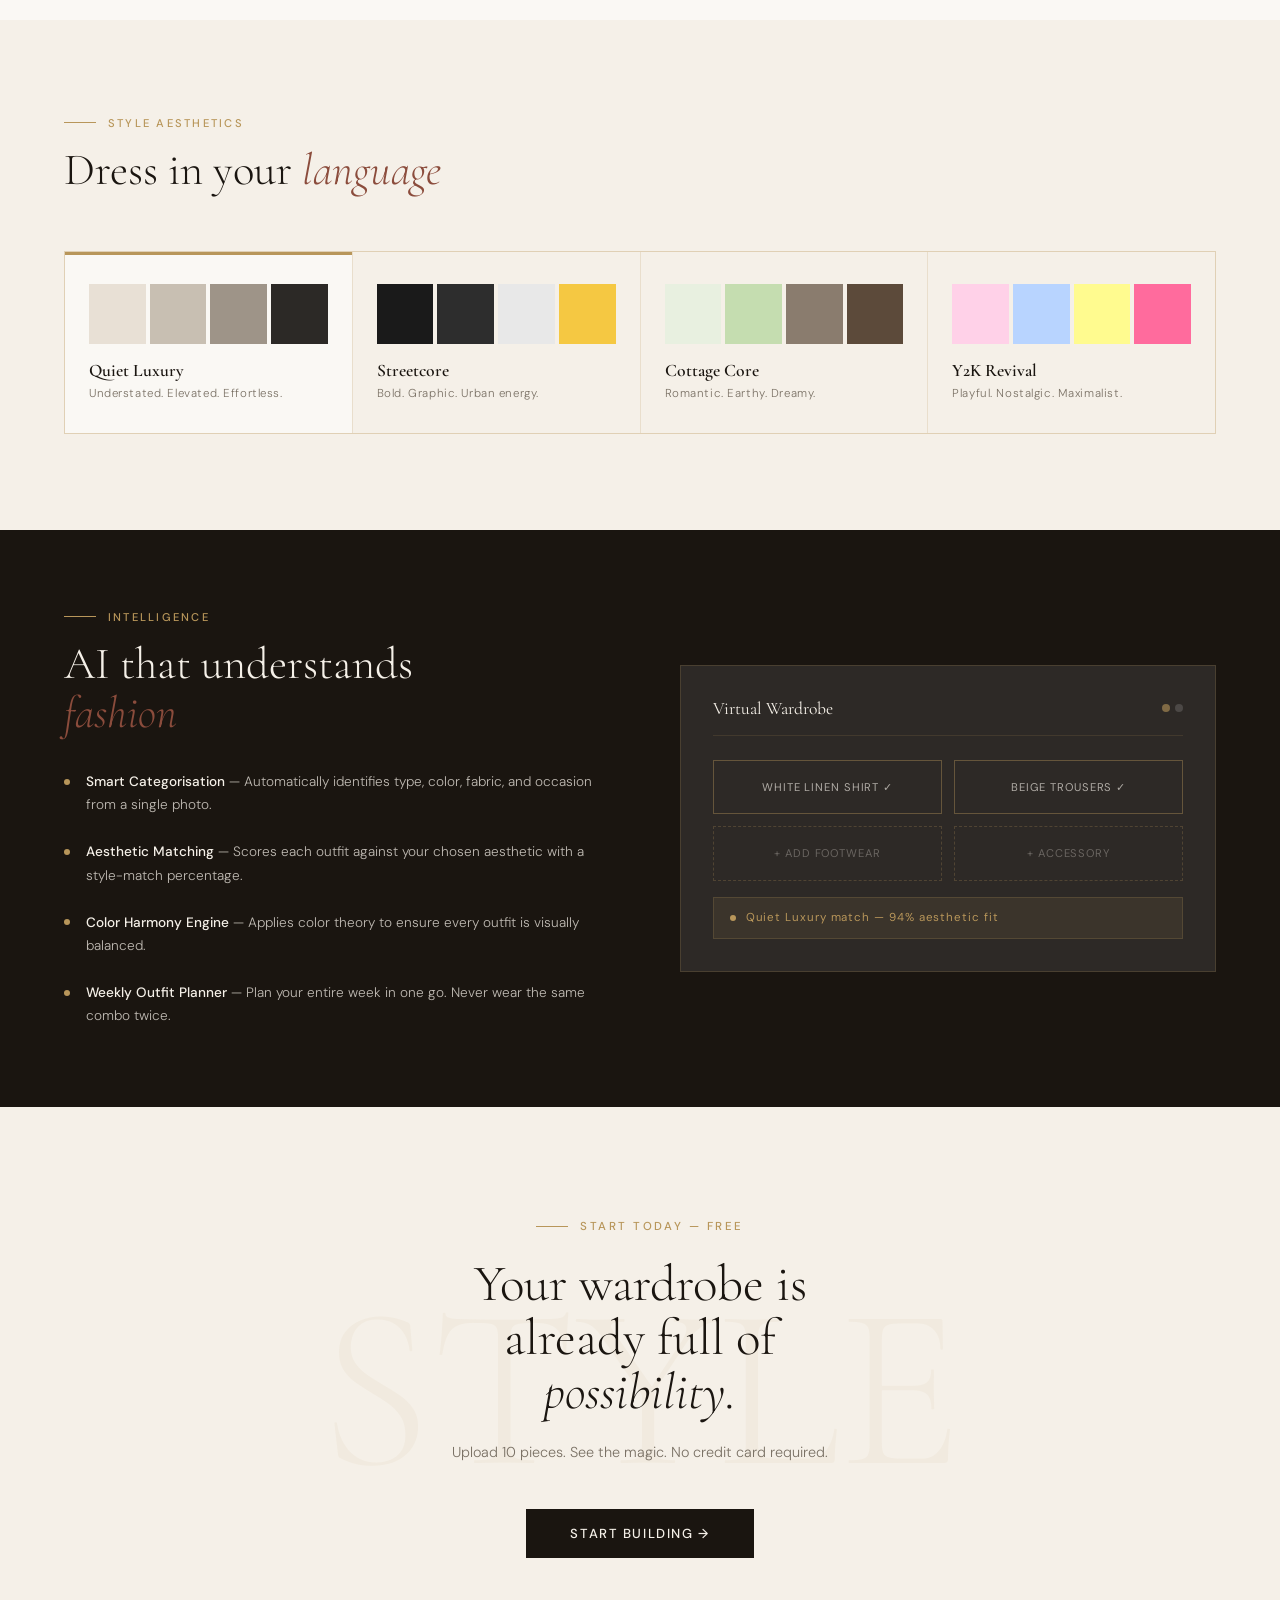
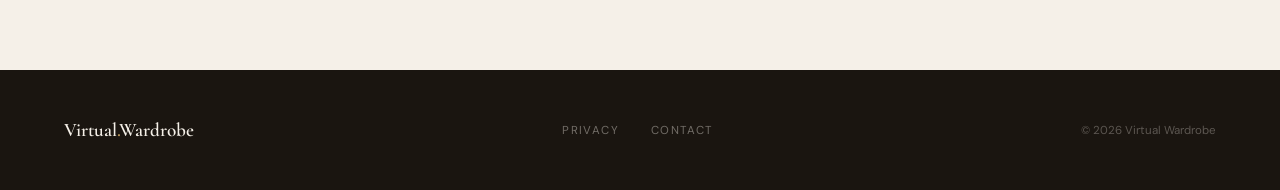
==== commit f41e9ea0: "Update index.html" ====
--- a/index.html
+++ b/index.html
@@ -15,178 +15,7 @@
   html { scroll-behavior: smooth; }
   body { font-family: 'DM Sans', sans-serif; background: var(--warm-white); color: var(--ink); overflow-x: hidden; }
   body.intro-lock { overflow: hidden; height: 100vh; }
- 
-  /* ─────────── Atom preloader ─────────── */
-  .intro-preloader {
-    width: 128px; height: 128px; margin: 0 auto 1.6rem;
-    position: relative;
-  }
-
-  /* ambient sonar rings pulsing outward from the whole atom */
-  .atom-halo {
-    position: absolute; inset: 0; border-radius: 50%;
-    border: 1px solid rgba(184,150,90,0.35);
-    animation: haloPing 2.6s cubic-bezier(.25,.6,.4,1) infinite;
-  }
-  .atom-halo.h2 { animation-delay: 0.9s; }
-  .atom-halo.h3 { animation-delay: 1.8s; }
-  @keyframes haloPing {
-    0%   { transform: scale(0.35); opacity: 0.5; }
-    75%  { transform: scale(1); opacity: 0; }
-    100% { transform: scale(1); opacity: 0; }
-  }
-
-  .atom {
-    position: absolute; inset: 0;
-    animation: atomSpin 9s linear infinite;
-    transform-style: preserve-3d;
-  }
-  @keyframes atomSpin {
-    from { transform: rotate(0deg); }
-    to   { transform: rotate(360deg); }
-  }
-
-  /* glowing nucleus at the core, gently breathing */
-  .nucleus {
-    position: absolute; top: 50%; left: 50%;
-    width: 15px; height: 15px; margin: -7.5px 0 0 -7.5px;
-    border-radius: 50%; z-index: 5;
-    background: radial-gradient(circle at 35% 30%, var(--gold-light), var(--gold) 55%, #8a6c3d 100%);
-    box-shadow: 0 0 10px 2px rgba(184,150,90,0.6), 0 0 26px 8px rgba(184,150,90,0.3);
-    animation: nucleusPulse 1.7s ease-in-out infinite;
-  }
-  @keyframes nucleusPulse {
-    0%, 100% { transform: scale(1); box-shadow: 0 0 10px 2px rgba(184,150,90,0.6), 0 0 26px 8px rgba(184,150,90,0.3); }
-    50%      { transform: scale(1.22); box-shadow: 0 0 16px 4px rgba(184,150,90,0.85), 0 0 38px 12px rgba(184,150,90,0.4); }
-  }
-
-  /* three elliptical orbits, each tilted like a classic atom diagram */
-  .orbit {
-    position: absolute; top: 50%; left: 50%;
-    width: 128px; height: 50px; margin: -25px 0 0 -64px;
-    border: 1px solid rgba(184,150,90,0.4);
-    border-radius: 50%;
-  }
-  .orbit1 { transform: rotate(0deg); }
-  .orbit2 { transform: rotate(60deg); }
-  .orbit3 { transform: rotate(120deg); }
-
-  /* each orbit carries a lead electron plus two fading trail-ghosts,
-     all sharing one spin animation offset by negative delays so they
-     appear strung out along the path like a comet tail */
-  .e-wrap { position: absolute; inset: 0; animation: spin linear infinite; }
-  @keyframes spin { from { transform: rotate(0deg); } to { transform: rotate(360deg); } }
-
-  .orbit1 .e-wrap { animation-duration: 2.2s; }
-  .orbit2 .e-wrap { animation-duration: 2.9s; animation-direction: reverse; }
-  .orbit3 .e-wrap { animation-duration: 2.5s; }
-
-  .e-wrap.lead  { animation-delay: 0s; }
-  .e-wrap.tail1 { animation-delay: -0.09s; }
-  .e-wrap.tail2 { animation-delay: -0.18s; }
-
-  .electron {
-    position: absolute; top: -4px; left: 50%;
-    width: 8px; height: 8px; margin-left: -4px;
-    border-radius: 50%;
-    background: var(--gold-light);
-    box-shadow: 0 0 8px 2px rgba(232,213,176,0.85), 0 0 16px 5px rgba(184,150,90,0.4);
-  }
-  .e-wrap.tail1 .electron { width: 5px; height: 5px; margin-left: -2.5px; opacity: 0.55; box-shadow: 0 0 6px 1px rgba(232,213,176,0.5); }
-  .e-wrap.tail2 .electron { width: 3px; height: 3px; margin-left: -1.5px; opacity: 0.28; box-shadow: none; }
-
-  /* tiny drifting sparkles scattered around the atom for extra shimmer */
-  .sparkle {
-    position: absolute; width: 3px; height: 3px; border-radius: 50%;
-    background: var(--gold-light);
-    animation: sparkleDrift 2.4s ease-in-out infinite;
-  }
-  .sparkle.s1 { top: 6%;  left: 12%; animation-delay: 0s; }
-  .sparkle.s2 { top: 82%; left: 20%; animation-delay: 0.5s; }
-  .sparkle.s3 { top: 14%; left: 86%; animation-delay: 1s; }
-  .sparkle.s4 { top: 78%; left: 82%; animation-delay: 1.5s; }
-  @keyframes sparkleDrift {
-    0%, 100% { opacity: 0; transform: translateY(0) scale(0.6); }
-    50%      { opacity: 1; transform: translateY(-6px) scale(1.3); }
-  }
-
-  .intro-wordmark {
-    font-family: 'Cormorant Garamond', serif;
-    font-size: 1.6rem; font-weight: 500; letter-spacing: 0.14em;
-    text-transform: uppercase; color: var(--cream);
-    margin-bottom: 1.1rem;
-  }
-  .intro-wordmark span { color: var(--gold); }
-
-  .intro-loader {
-    width: 160px; height: 1px; background: rgba(245,240,232,0.15);
-    margin: 0 auto; position: relative; overflow: hidden;
-  }
-  .intro-loader::after {
-    content: ''; position: absolute; top: 0; left: 0; height: 100%;
-    width: var(--fill, 0%); background: var(--gold);
-    transition: width 0.2s linear;
-  }
-
-  .intro-caption {
-    margin-top: 0.9rem; font-size: 0.62rem; letter-spacing: 0.24em;
-    text-transform: uppercase; color: rgba(245,240,232,0.4); font-weight: 500;
-  }
-  .intro-caption .intro-pct { color: var(--gold); font-weight: 600; margin-left: 0.35em; }
-
-  /* Doors */
-  .wardrobe-door {
-    position: absolute; top: 0; width: 50%; height: 100%;
-    transform-style: preserve-3d;
-    transition: transform 1.35s cubic-bezier(.76,0,.15,1), box-shadow 1.35s ease;
-    background:
-      linear-gradient(180deg, rgba(255,255,255,0.03), transparent 12%, transparent 88%, rgba(0,0,0,0.25)),
-      repeating-linear-gradient(90deg, rgba(245,240,232,0.02) 0px, rgba(245,240,232,0.02) 1px, transparent 1px, transparent 42px),
-      linear-gradient(135deg, #2a231b, #1a1510 55%, #120e0a);
-  }
-  .wardrobe-door::before {
-    content: ''; position: absolute; top: 8%; bottom: 8%; left: 12%; right: 12%;
-    border: 1px solid rgba(184,150,90,0.28);
-    box-shadow: inset 0 0 40px rgba(0,0,0,0.5), inset 0 0 0 1px rgba(245,240,232,0.03);
-  }
-  .wardrobe-door::after {
-    content: ''; position: absolute; top: 0; bottom: 0; width: 30%;
-    background: linear-gradient(90deg, transparent, rgba(255,255,255,0.05), transparent);
-  }
-  .wardrobe-door.left { left: 0; transform-origin: 0% 50%; border-right: 1px solid rgba(184,150,90,0.4); }
-  .wardrobe-door.left::after { right: 8%; }
-  .wardrobe-door.right { right: 0; transform-origin: 100% 50%; border-left: 1px solid rgba(184,150,90,0.4); }
-  .wardrobe-door.right::after { left: 8%; }
-
-  .door-handle {
-    position: absolute; top: 50%; width: 5px; height: 90px;
-    transform: translateY(-50%);
-    background: linear-gradient(180deg, var(--gold-light), var(--gold) 40%, #8a6c3d);
-    border-radius: 3px;
-    box-shadow: 0 0 14px rgba(184,150,90,0.5);
-  }
-  .wardrobe-door.left .door-handle { right: 6%; }
-  .wardrobe-door.right .door-handle { left: 6%; }
-
-  #wardrobe-intro.opening .wardrobe-door.left { transform: rotateY(-112deg); box-shadow: 40px 0 80px rgba(0,0,0,0.6); }
-  #wardrobe-intro.opening .wardrobe-door.right { transform: rotateY(112deg); box-shadow: -40px 0 80px rgba(0,0,0,0.6); }
-
-  #wardrobe-intro.closing-out { opacity: 0; transition: opacity 0.6s ease 0.15s; }
-
-  @media (prefers-reduced-motion: reduce) {
-    #wardrobe-intro { display: none !important; }
-    body.intro-lock { overflow: visible; height: auto; }
-  }
-
-  @media (max-width: 600px) {
-    .intro-preloader { width: 96px; height: 96px; }
-    .orbit { width: 96px; height: 38px; margin: -19px 0 0 -48px; }
-    .intro-wordmark { font-size: 1.25rem; }
-    .intro-loader { width: 120px; }
-    .door-handle { height: 64px; }
-  }
-  /* ══════════════ END WARDROBE INTRO ══════════════ */
-
+  /* ─────────── Navigation ─────────── */
   nav {
     position: fixed; top: 0; left: 0; right: 0; z-index: 100;
     display: flex; align-items: center; justify-content: space-between;
